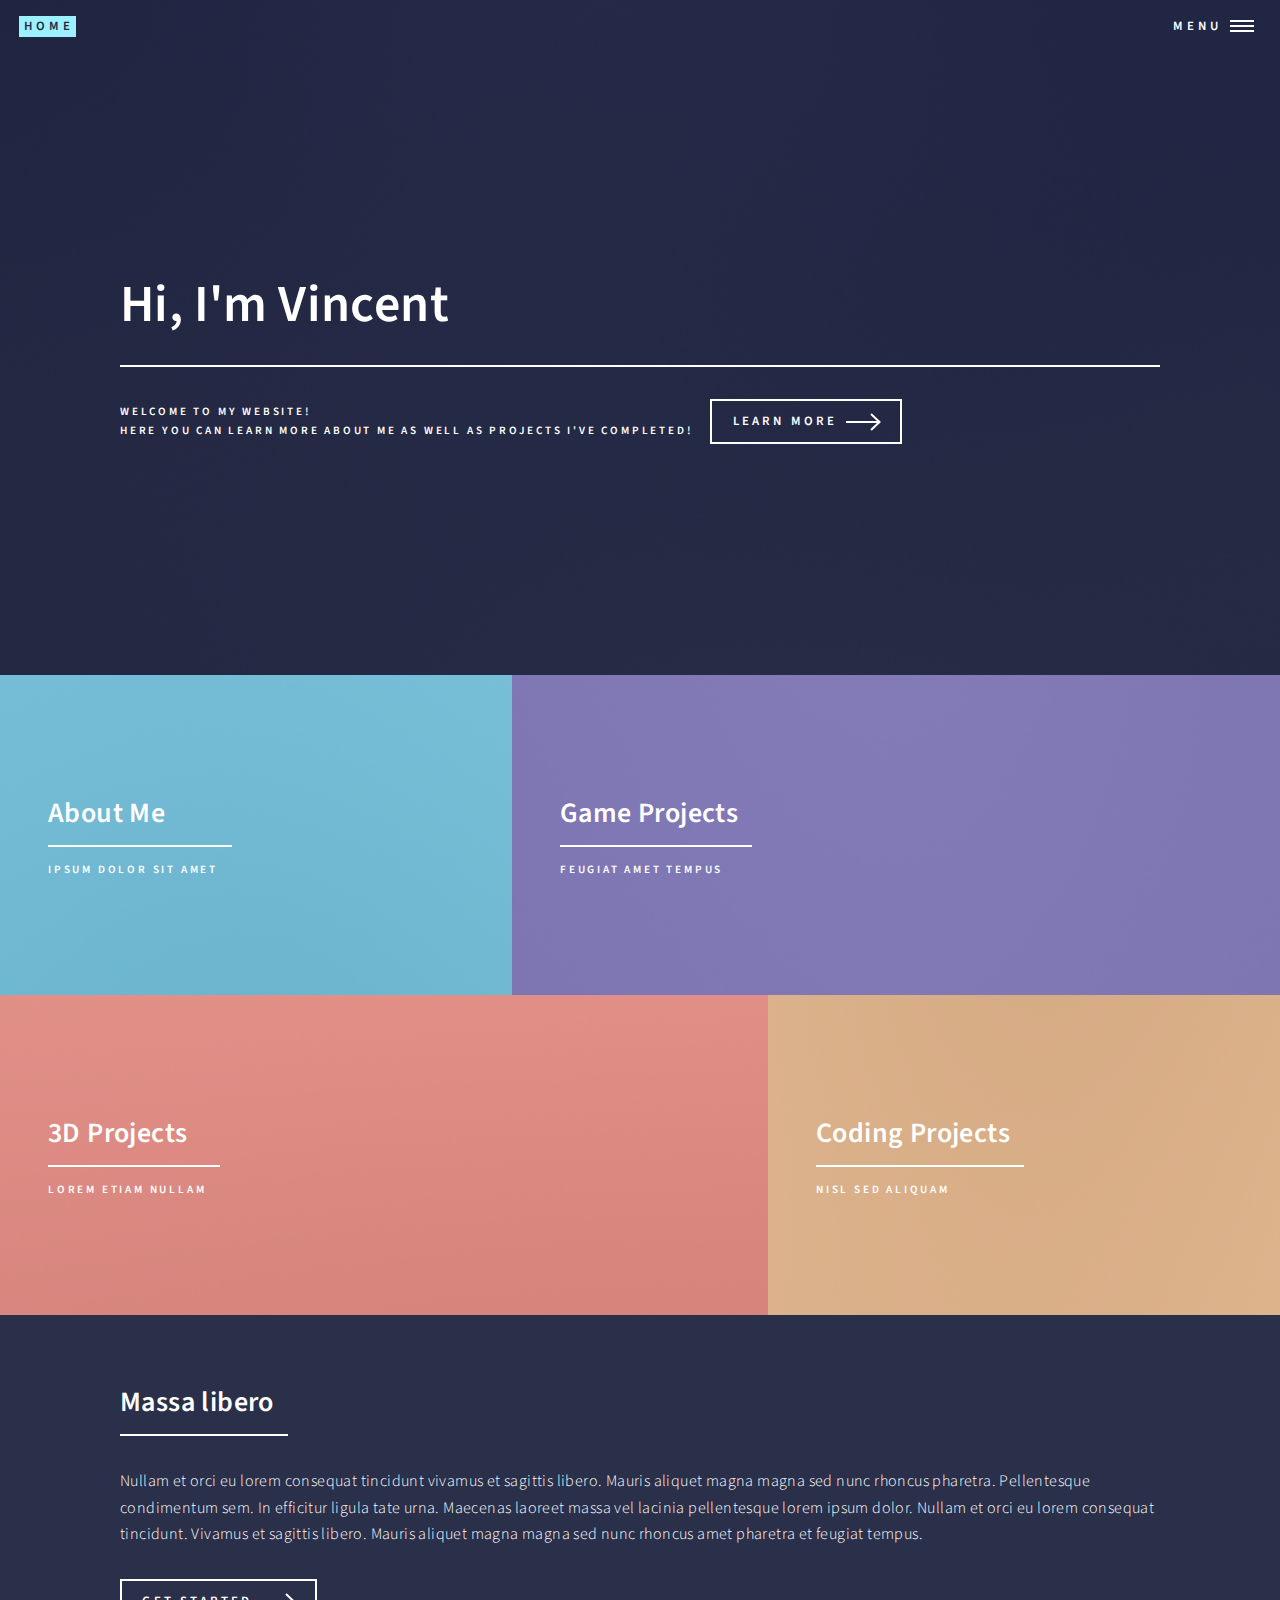
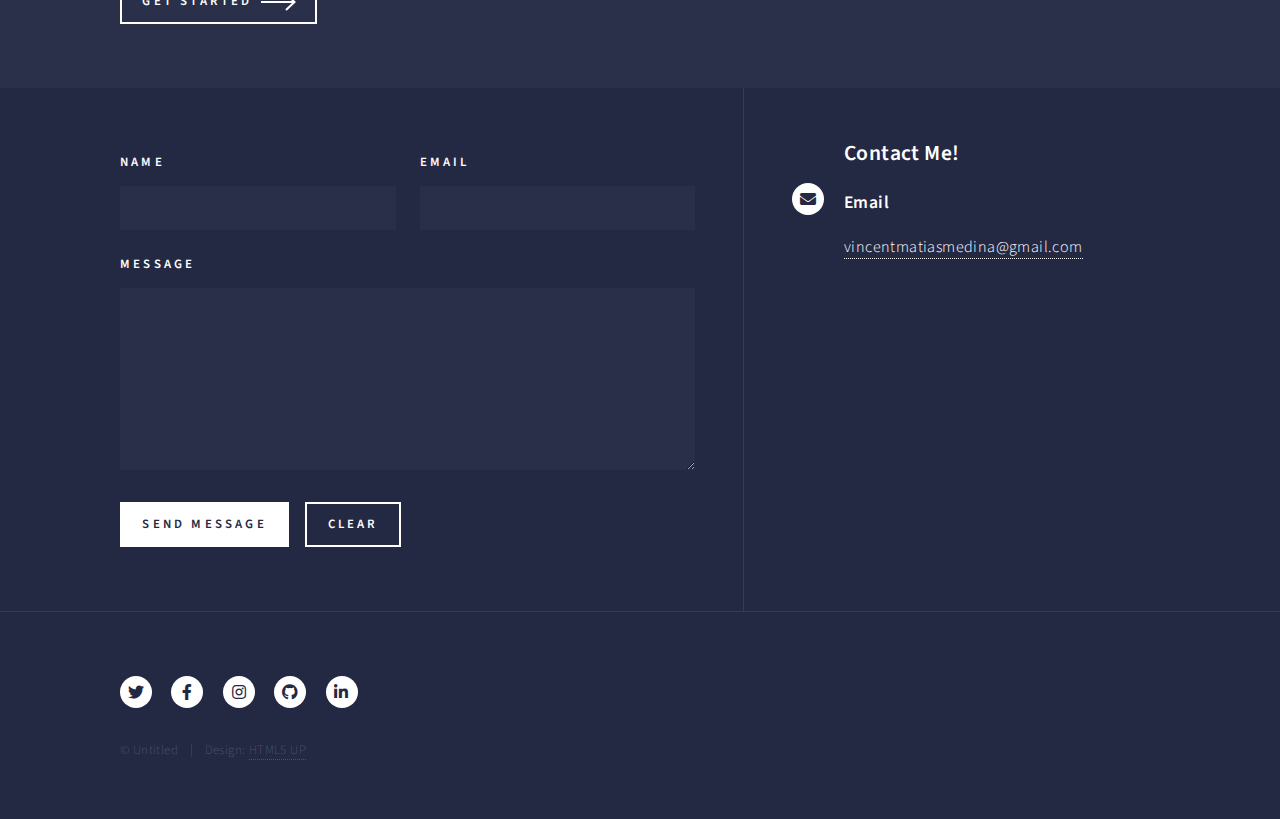
==== html5up-forty/index.html @ 07fa45bc "initial commit" ====
<!DOCTYPE HTML>
<!--
	Forty by HTML5 UP
	html5up.net | @ajlkn
	Free for personal and commercial use under the CCA 3.0 license (html5up.net/license)
-->
<html>
	<head>
		<title>VincentMedina Home</title>
		<meta charset="utf-8" />
		<meta name="viewport" content="width=device-width, initial-scale=1, user-scalable=no" />
		<link rel="stylesheet" href="assets/css/main.css" />
		<noscript><link rel="stylesheet" href="assets/css/noscript.css" /></noscript>
	</head>
	<body class="is-preload">

		<!-- Wrapper -->
			<div id="wrapper">

				<!-- Header -->
					<header id="header" class="alt">
						<a href="index.html" class="logo"><strong>Home</strong> </a>
						<nav>
							<a href="#menu">Menu</a>
						</nav>
					</header>

				<!-- Menu -->
					<nav id="menu">
						<ul class="links">
							<li><a href="index.html">Home</a></li>
							<li><a href="landing.html">Landing</a></li>
							<li><a href="generic.html">Generic</a></li>
							<li><a href="elements.html">Elements</a></li>
						</ul>
						<ul class="actions stacked">
							<li><a href="#" class="button primary fit">Get Started</a></li>
							<li><a href="#" class="button fit">Log In</a></li>
						</ul>
					</nav>

				<!-- Banner -->
					<section id="banner" class="major">
						<div class="inner">
							<header class="major">
								<h1>Hi, I'm Vincent </h1>
							</header>
							<div class="content">
								<p>Welcome to my website!<br />
								Here you can learn more about me as well as projects I've completed!</p>
								<ul class="actions">
									<li><a href="#one" class="button next scrolly">Learn More</a></li>
								</ul>
							</div>
						</div>
					</section>

				<!-- Main -->
					<div id="main">

						<!-- One -->
							<section id="one" class="tiles">
								<article>
									<span class="image">
										<img src="images/pic01.jpg" alt="" />
									</span>
									<header class="major">
										<h3><a href="landing.html" class="link">About Me</a></h3>
										<p>Ipsum dolor sit amet</p>
									</header>
								</article>
								<article>
									<span class="image">
										<img src="images/pic02.jpg" alt="" />
									</span>
									<header class="major">
										<h3><a href="landing.html" class="link">Game Projects</a></h3>
										<p>feugiat amet tempus</p>
									</header>
								</article>
								<article>
									<span class="image">
										<img src="images/pic03.jpg" alt="" />
									</span>
									<header class="major">
										<h3><a href="landing.html" class="link">3D Projects</a></h3>
										<p>Lorem etiam nullam</p>
									</header>
								</article>
								<article>
									<span class="image">
										<img src="images/pic04.jpg" alt="" />
									</span>
									<header class="major">
										<h3><a href="landing.html" class="link">Coding Projects</a></h3>
										<p>Nisl sed aliquam</p>
									</header>
								</article>
								<!--
								<article>
									<span class="image">
										<img src="images/pic05.jpg" alt="" />
									</span>
									<header class="major">
										<h3><a href="landing.html" class="link">Consequat</a></h3>
										<p>Ipsum dolor sit amet</p>
									</header>
								</article>
								<article>
									<span class="image">
										<img src="images/pic06.jpg" alt="" />
									</span>
									<header class="major">
										<h3><a href="landing.html" class="link">Etiam</a></h3>
										<p>Feugiat amet tempus</p>
									</header>
								</article>
								-->
							</section>

						<!-- Two -->
							<section id="two">
								<div class="inner">
									<header class="major">
										<h2>Massa libero</h2>
									</header>
									<p>Nullam et orci eu lorem consequat tincidunt vivamus et sagittis libero. Mauris aliquet magna magna sed nunc rhoncus pharetra. Pellentesque condimentum sem. In efficitur ligula tate urna. Maecenas laoreet massa vel lacinia pellentesque lorem ipsum dolor. Nullam et orci eu lorem consequat tincidunt. Vivamus et sagittis libero. Mauris aliquet magna magna sed nunc rhoncus amet pharetra et feugiat tempus.</p>
									<ul class="actions">
										<li><a href="landing.html" class="button next">Get Started</a></li>
									</ul>
								</div>
							</section>

					</div>

				<!-- Contact -->
					<section id="contact">
						<div class="inner">
							<section>
								<form method="post" action="#">
									<div class="fields">
										<div class="field half">
											<label for="name">Name</label>
											<input type="text" name="name" id="name" />
										</div>
										<div class="field half">
											<label for="email">Email</label>
											<input type="text" name="email" id="email" />
										</div>
										<div class="field">
											<label for="message">Message</label>
											<textarea name="message" id="message" rows="6"></textarea>
										</div>
									</div>
									<ul class="actions">
										<li><input type="submit" value="Send Message" class="primary" /></li>
										<li><input type="reset" value="Clear" /></li>
									</ul>
								</form>
							</section>
							<section class="split">
								<!--
								<section>
									<div class="contact-method">
										<span class="icon solid alt fa-envelope"></span>
										<h3>Contact Me!</h3>
										<h4>Email</h4>
										<a href="#">vincentmatiasmedina@gmail.com</a>
									</div>
								</section>
								-->

								<section>
    								<div class="contact-method">
        								<span class="icon solid alt fa-envelope"></span>
										<div class="contact-details">
											<h3>Contact Me!</h3>
            								<div class="email-section">
                								<h4>Email</h4>
                								<a href="#">vincentmatiasmedina@gmail.com</a>
            								</div>
        								</div>
									</div>
								</section>

								<!--
								<section>
									<div class="contact-method">
										<span class="icon solid alt fa-phone"></span>
										<h3>Phone</h3>
										<span>(704) 724-3155</span>
									</div>
								</section>
								<section>
									<div class="contact-method">
										<span class="icon solid alt fa-home"></span>
										<h3>Address</h3>
										<span>1234 Somewhere Road #5432<br />
										Nashville, TN 00000<br />
										United States of America</span>
									</div>
								</section>
								-->
							</section>
						</div>
					</section>

				<!-- Footer -->
					<footer id="footer">
						<div class="inner">
							<ul class="icons">
								<li><a href="#" class="icon brands alt fa-twitter"><span class="label">Twitter</span></a></li>
								<li><a href="#" class="icon brands alt fa-facebook-f"><span class="label">Facebook</span></a></li>
								<li><a href="#" class="icon brands alt fa-instagram"><span class="label">Instagram</span></a></li>
								<li><a href="#" class="icon brands alt fa-github"><span class="label">GitHub</span></a></li>
								<li><a href="#" class="icon brands alt fa-linkedin-in"><span class="label">LinkedIn</span></a></li>
							</ul>
							<ul class="copyright">
								<li>&copy; Untitled</li><li>Design: <a href="https://html5up.net">HTML5 UP</a></li>
							</ul>
						</div>
					</footer>

			</div>

		<!-- Scripts -->
			<script src="assets/js/jquery.min.js"></script>
			<script src="assets/js/jquery.scrolly.min.js"></script>
			<script src="assets/js/jquery.scrollex.min.js"></script>
			<script src="assets/js/browser.min.js"></script>
			<script src="assets/js/breakpoints.min.js"></script>
			<script src="assets/js/util.js"></script>
			<script src="assets/js/main.js"></script>

	</body>
</html>
---- html5up-forty/assets/css/main.css ----
@import url(fontawesome-all.min.css);
@import url("https://fonts.googleapis.com/css?family=Source+Sans+Pro:300,300italic,600,600italic");

/*
	Forty by HTML5 UP
	html5up.net | @ajlkn
	Free for personal and commercial use under the CCA 3.0 license (html5up.net/license)
*/

html, body, div, span, applet, object,
iframe, h1, h2, h3, h4, h5, h6, p, blockquote,
pre, a, abbr, acronym, address, big, cite,
code, del, dfn, em, img, ins, kbd, q, s, samp,
small, strike, strong, sub, sup, tt, var, b,
u, i, center, dl, dt, dd, ol, ul, li, fieldset,
form, label, legend, table, caption, tbody,
tfoot, thead, tr, th, td, article, aside,
canvas, details, embed, figure, figcaption,
footer, header, hgroup, menu, nav, output, ruby,
section, summary, time, mark, audio, video {
	margin: 0;
	padding: 0;
	border: 0;
	font-size: 100%;
	font: inherit;
	vertical-align: baseline;}

article, aside, details, figcaption, figure,
footer, header, hgroup, menu, nav, section {
	display: block;}

body {
	line-height: 1;
}

ol, ul {
	list-style: none;
}

blockquote, q {
	quotes: none;
}

	blockquote:before, blockquote:after, q:before, q:after {
		content: '';
		content: none;
	}

table {
	border-collapse: collapse;
	border-spacing: 0;
}

body {
	-webkit-text-size-adjust: none;
}

mark {
	background-color: transparent;
	color: inherit;
}

input::-moz-focus-inner {
	border: 0;
	padding: 0;
}

input, select, textarea {
	-moz-appearance: none;
	-webkit-appearance: none;
	-ms-appearance: none;
	appearance: none;
}

/* Basic */

	@-ms-viewport {
		width: device-width;
	}

	body {
		-ms-overflow-style: scrollbar;
	}

	@media screen and (max-width: 480px) {

		html, body {
			min-width: 320px;
		}

	}

	html {
		box-sizing: border-box;
	}

	*, *:before, *:after {
		box-sizing: inherit;
	}

	body {
		background: #242943;
	}

		body.is-preload *, body.is-preload *:before, body.is-preload *:after {
			-moz-animation: none !important;
			-webkit-animation: none !important;
			-ms-animation: none !important;
			animation: none !important;
			-moz-transition: none !important;
			-webkit-transition: none !important;
			-ms-transition: none !important;
			transition: none !important;
		}

/* Type */

	body, input, select, textarea {
		color: #ffffff;
		font-family: "Source Sans Pro", Helvetica, sans-serif;
		font-size: 17pt;
		font-weight: 300;
		letter-spacing: 0.025em;
		line-height: 1.65;
	}

		@media screen and (max-width: 1680px) {

			body, input, select, textarea {
				font-size: 14pt;
			}

		}

		@media screen and (max-width: 1280px) {

			body, input, select, textarea {
				font-size: 12pt;
			}

		}

		@media screen and (max-width: 360px) {

			body, input, select, textarea {
				font-size: 11pt;
			}

		}

	a {
		-moz-transition: color 0.2s ease-in-out, border-bottom-color 0.2s ease-in-out;
		-webkit-transition: color 0.2s ease-in-out, border-bottom-color 0.2s ease-in-out;
		-ms-transition: color 0.2s ease-in-out, border-bottom-color 0.2s ease-in-out;
		transition: color 0.2s ease-in-out, border-bottom-color 0.2s ease-in-out;
		border-bottom: dotted 1px;
		color: inherit;
		text-decoration: none;
	}

		a:hover {
			border-bottom-color: transparent;
			color: #9bf1ff !important;
		}

		a:active {
			color: #53e3fb !important;
		}

	strong, b {
		color: #ffffff;
		font-weight: 600;
	}

	em, i {
		font-style: italic;
	}

	p {
		margin: 0 0 2em 0;
	}

	h1, h2, h3, h4, h5, h6 {
		color: #ffffff;
		font-weight: 600;
		line-height: 1.65;
		margin: 0 0 1em 0;
	}

		h1 a, h2 a, h3 a, h4 a, h5 a, h6 a {
			color: inherit;
			border-bottom: 0;
		}

	h1 {
		font-size: 2.5em;
	}

	h2 {
		font-size: 1.75em;
	}

	h3 {
		font-size: 1.35em;
	}

	h4 {
		font-size: 1.1em;
	}

	h5 {
		font-size: 0.9em;
	}

	h6 {
		font-size: 0.7em;
	}

	@media screen and (max-width: 736px) {

		h1 {
			font-size: 2em;
		}

		h2 {
			font-size: 1.5em;
		}

		h3 {
			font-size: 1.25em;
		}

	}

	sub {
		font-size: 0.8em;
		position: relative;
		top: 0.5em;
	}

	sup {
		font-size: 0.8em;
		position: relative;
		top: -0.5em;
	}

	blockquote {
		border-left: solid 4px rgba(212, 212, 255, 0.1);
		font-style: italic;
		margin: 0 0 2em 0;
		padding: 0.5em 0 0.5em 2em;
	}

	code {
		background: rgba(212, 212, 255, 0.035);
		font-family: "Courier New", monospace;
		font-size: 0.9em;
		margin: 0 0.25em;
		padding: 0.25em 0.65em;
	}

	pre {
		-webkit-overflow-scrolling: touch;
		font-family: "Courier New", monospace;
		font-size: 0.9em;
		margin: 0 0 2em 0;
	}

		pre code {
			display: block;
			line-height: 1.75;
			padding: 1em 1.5em;
			overflow-x: auto;
		}

	hr {
		border: 0;
		border-bottom: solid 1px rgba(212, 212, 255, 0.1);
		margin: 2em 0;
	}

		hr.major {
			margin: 3em 0;
		}

	.align-left {
		text-align: left;
	}

	.align-center {
		text-align: center;
	}

	.align-right {
		text-align: right;
	}

/* Row */

	.row {
		display: flex;
		flex-wrap: wrap;
		box-sizing: border-box;
		align-items: stretch;
	}

		.row > * {
			box-sizing: border-box;
		}

		.row.gtr-uniform > * > :last-child {
			margin-bottom: 0;
		}

		.row.aln-left {
			justify-content: flex-start;
		}

		.row.aln-center {
			justify-content: center;
		}

		.row.aln-right {
			justify-content: flex-end;
		}

		.row.aln-top {
			align-items: flex-start;
		}

		.row.aln-middle {
			align-items: center;
		}

		.row.aln-bottom {
			align-items: flex-end;
		}

		.row > .imp {
			order: -1;
		}

		.row > .col-1 {
			width: 8.33333%;
		}

		.row > .off-1 {
			margin-left: 8.33333%;
		}

		.row > .col-2 {
			width: 16.66667%;
		}

		.row > .off-2 {
			margin-left: 16.66667%;
		}

		.row > .col-3 {
			width: 25%;
		}

		.row > .off-3 {
			margin-left: 25%;
		}

		.row > .col-4 {
			width: 33.33333%;
		}

		.row > .off-4 {
			margin-left: 33.33333%;
		}

		.row > .col-5 {
			width: 41.66667%;
		}

		.row > .off-5 {
			margin-left: 41.66667%;
		}

		.row > .col-6 {
			width: 50%;
		}

		.row > .off-6 {
			margin-left: 50%;
		}

		.row > .col-7 {
			width: 58.33333%;
		}

		.row > .off-7 {
			margin-left: 58.33333%;
		}

		.row > .col-8 {
			width: 66.66667%;
		}

		.row > .off-8 {
			margin-left: 66.66667%;
		}

		.row > .col-9 {
			width: 75%;
		}

		.row > .off-9 {
			margin-left: 75%;
		}

		.row > .col-10 {
			width: 83.33333%;
		}

		.row > .off-10 {
			margin-left: 83.33333%;
		}

		.row > .col-11 {
			width: 91.66667%;
		}

		.row > .off-11 {
			margin-left: 91.66667%;
		}

		.row > .col-12 {
			width: 100%;
		}

		.row > .off-12 {
			margin-left: 100%;
		}

		.row.gtr-0 {
			margin-top: 0;
			margin-left: 0em;
		}

			.row.gtr-0 > * {
				padding: 0 0 0 0em;
			}

			.row.gtr-0.gtr-uniform {
				margin-top: 0em;
			}

				.row.gtr-0.gtr-uniform > * {
					padding-top: 0em;
				}

		.row.gtr-25 {
			margin-top: 0;
			margin-left: -0.5em;
		}

			.row.gtr-25 > * {
				padding: 0 0 0 0.5em;
			}

			.row.gtr-25.gtr-uniform {
				margin-top: -0.5em;
			}

				.row.gtr-25.gtr-uniform > * {
					padding-top: 0.5em;
				}

		.row.gtr-50 {
			margin-top: 0;
			margin-left: -1em;
		}

			.row.gtr-50 > * {
				padding: 0 0 0 1em;
			}

			.row.gtr-50.gtr-uniform {
				margin-top: -1em;
			}

				.row.gtr-50.gtr-uniform > * {
					padding-top: 1em;
				}

		.row {
			margin-top: 0;
			margin-left: -2em;
		}

			.row > * {
				padding: 0 0 0 2em;
			}

			.row.gtr-uniform {
				margin-top: -2em;
			}

				.row.gtr-uniform > * {
					padding-top: 2em;
				}

		.row.gtr-150 {
			margin-top: 0;
			margin-left: -3em;
		}

			.row.gtr-150 > * {
				padding: 0 0 0 3em;
			}

			.row.gtr-150.gtr-uniform {
				margin-top: -3em;
			}

				.row.gtr-150.gtr-uniform > * {
					padding-top: 3em;
				}

		.row.gtr-200 {
			margin-top: 0;
			margin-left: -4em;
		}

			.row.gtr-200 > * {
				padding: 0 0 0 4em;
			}

			.row.gtr-200.gtr-uniform {
				margin-top: -4em;
			}

				.row.gtr-200.gtr-uniform > * {
					padding-top: 4em;
				}

		@media screen and (max-width: 1680px) {

			.row {
				display: flex;
				flex-wrap: wrap;
				box-sizing: border-box;
				align-items: stretch;
			}

				.row > * {
					box-sizing: border-box;
				}

				.row.gtr-uniform > * > :last-child {
					margin-bottom: 0;
				}

				.row.aln-left {
					justify-content: flex-start;
				}

				.row.aln-center {
					justify-content: center;
				}

				.row.aln-right {
					justify-content: flex-end;
				}

				.row.aln-top {
					align-items: flex-start;
				}

				.row.aln-middle {
					align-items: center;
				}

				.row.aln-bottom {
					align-items: flex-end;
				}

				.row > .imp-xlarge {
					order: -1;
				}

				.row > .col-1-xlarge {
					width: 8.33333%;
				}

				.row > .off-1-xlarge {
					margin-left: 8.33333%;
				}

				.row > .col-2-xlarge {
					width: 16.66667%;
				}

				.row > .off-2-xlarge {
					margin-left: 16.66667%;
				}

				.row > .col-3-xlarge {
					width: 25%;
				}

				.row > .off-3-xlarge {
					margin-left: 25%;
				}

				.row > .col-4-xlarge {
					width: 33.33333%;
				}

				.row > .off-4-xlarge {
					margin-left: 33.33333%;
				}

				.row > .col-5-xlarge {
					width: 41.66667%;
				}

				.row > .off-5-xlarge {
					margin-left: 41.66667%;
				}

				.row > .col-6-xlarge {
					width: 50%;
				}

				.row > .off-6-xlarge {
					margin-left: 50%;
				}

				.row > .col-7-xlarge {
					width: 58.33333%;
				}

				.row > .off-7-xlarge {
					margin-left: 58.33333%;
				}

				.row > .col-8-xlarge {
					width: 66.66667%;
				}

				.row > .off-8-xlarge {
					margin-left: 66.66667%;
				}

				.row > .col-9-xlarge {
					width: 75%;
				}

				.row > .off-9-xlarge {
					margin-left: 75%;
				}

				.row > .col-10-xlarge {
					width: 83.33333%;
				}

				.row > .off-10-xlarge {
					margin-left: 83.33333%;
				}

				.row > .col-11-xlarge {
					width: 91.66667%;
				}

				.row > .off-11-xlarge {
					margin-left: 91.66667%;
				}

				.row > .col-12-xlarge {
					width: 100%;
				}

				.row > .off-12-xlarge {
					margin-left: 100%;
				}

				.row.gtr-0 {
					margin-top: 0;
					margin-left: 0em;
				}

					.row.gtr-0 > * {
						padding: 0 0 0 0em;
					}

					.row.gtr-0.gtr-uniform {
						margin-top: 0em;
					}

						.row.gtr-0.gtr-uniform > * {
							padding-top: 0em;
						}

				.row.gtr-25 {
					margin-top: 0;
					margin-left: -0.5em;
				}

					.row.gtr-25 > * {
						padding: 0 0 0 0.5em;
					}

					.row.gtr-25.gtr-uniform {
						margin-top: -0.5em;
					}

						.row.gtr-25.gtr-uniform > * {
							padding-top: 0.5em;
						}

				.row.gtr-50 {
					margin-top: 0;
					margin-left: -1em;
				}

					.row.gtr-50 > * {
						padding: 0 0 0 1em;
					}

					.row.gtr-50.gtr-uniform {
						margin-top: -1em;
					}

						.row.gtr-50.gtr-uniform > * {
							padding-top: 1em;
						}

				.row {
					margin-top: 0;
					margin-left: -2em;
				}

					.row > * {
						padding: 0 0 0 2em;
					}

					.row.gtr-uniform {
						margin-top: -2em;
					}

						.row.gtr-uniform > * {
							padding-top: 2em;
						}

				.row.gtr-150 {
					margin-top: 0;
					margin-left: -3em;
				}

					.row.gtr-150 > * {
						padding: 0 0 0 3em;
					}

					.row.gtr-150.gtr-uniform {
						margin-top: -3em;
					}

						.row.gtr-150.gtr-uniform > * {
							padding-top: 3em;
						}

				.row.gtr-200 {
					margin-top: 0;
					margin-left: -4em;
				}

					.row.gtr-200 > * {
						padding: 0 0 0 4em;
					}

					.row.gtr-200.gtr-uniform {
						margin-top: -4em;
					}

						.row.gtr-200.gtr-uniform > * {
							padding-top: 4em;
						}

		}

		@media screen and (max-width: 1280px) {

			.row {
				display: flex;
				flex-wrap: wrap;
				box-sizing: border-box;
				align-items: stretch;
			}

				.row > * {
					box-sizing: border-box;
				}

				.row.gtr-uniform > * > :last-child {
					margin-bottom: 0;
				}

				.row.aln-left {
					justify-content: flex-start;
				}

				.row.aln-center {
					justify-content: center;
				}

				.row.aln-right {
					justify-content: flex-end;
				}

				.row.aln-top {
					align-items: flex-start;
				}

				.row.aln-middle {
					align-items: center;
				}

				.row.aln-bottom {
					align-items: flex-end;
				}

				.row > .imp-large {
					order: -1;
				}

				.row > .col-1-large {
					width: 8.33333%;
				}

				.row > .off-1-large {
					margin-left: 8.33333%;
				}

				.row > .col-2-large {
					width: 16.66667%;
				}

				.row > .off-2-large {
					margin-left: 16.66667%;
				}

				.row > .col-3-large {
					width: 25%;
				}

				.row > .off-3-large {
					margin-left: 25%;
				}

				.row > .col-4-large {
					width: 33.33333%;
				}

				.row > .off-4-large {
					margin-left: 33.33333%;
				}

				.row > .col-5-large {
					width: 41.66667%;
				}

				.row > .off-5-large {
					margin-left: 41.66667%;
				}

				.row > .col-6-large {
					width: 50%;
				}

				.row > .off-6-large {
					margin-left: 50%;
				}

				.row > .col-7-large {
					width: 58.33333%;
				}

				.row > .off-7-large {
					margin-left: 58.33333%;
				}

				.row > .col-8-large {
					width: 66.66667%;
				}

				.row > .off-8-large {
					margin-left: 66.66667%;
				}

				.row > .col-9-large {
					width: 75%;
				}

				.row > .off-9-large {
					margin-left: 75%;
				}

				.row > .col-10-large {
					width: 83.33333%;
				}

				.row > .off-10-large {
					margin-left: 83.33333%;
				}

				.row > .col-11-large {
					width: 91.66667%;
				}

				.row > .off-11-large {
					margin-left: 91.66667%;
				}

				.row > .col-12-large {
					width: 100%;
				}

				.row > .off-12-large {
					margin-left: 100%;
				}

				.row.gtr-0 {
					margin-top: 0;
					margin-left: 0em;
				}

					.row.gtr-0 > * {
						padding: 0 0 0 0em;
					}

					.row.gtr-0.gtr-uniform {
						margin-top: 0em;
					}

						.row.gtr-0.gtr-uniform > * {
							padding-top: 0em;
						}

				.row.gtr-25 {
					margin-top: 0;
					margin-left: -0.375em;
				}

					.row.gtr-25 > * {
						padding: 0 0 0 0.375em;
					}

					.row.gtr-25.gtr-uniform {
						margin-top: -0.375em;
					}

						.row.gtr-25.gtr-uniform > * {
							padding-top: 0.375em;
						}

				.row.gtr-50 {
					margin-top: 0;
					margin-left: -0.75em;
				}

					.row.gtr-50 > * {
						padding: 0 0 0 0.75em;
					}

					.row.gtr-50.gtr-uniform {
						margin-top: -0.75em;
					}

						.row.gtr-50.gtr-uniform > * {
							padding-top: 0.75em;
						}

				.row {
					margin-top: 0;
					margin-left: -1.5em;
				}

					.row > * {
						padding: 0 0 0 1.5em;
					}

					.row.gtr-uniform {
						margin-top: -1.5em;
					}

						.row.gtr-uniform > * {
							padding-top: 1.5em;
						}

				.row.gtr-150 {
					margin-top: 0;
					margin-left: -2.25em;
				}

					.row.gtr-150 > * {
						padding: 0 0 0 2.25em;
					}

					.row.gtr-150.gtr-uniform {
						margin-top: -2.25em;
					}

						.row.gtr-150.gtr-uniform > * {
							padding-top: 2.25em;
						}

				.row.gtr-200 {
					margin-top: 0;
					margin-left: -3em;
				}

					.row.gtr-200 > * {
						padding: 0 0 0 3em;
					}

					.row.gtr-200.gtr-uniform {
						margin-top: -3em;
					}

						.row.gtr-200.gtr-uniform > * {
							padding-top: 3em;
						}

		}

		@media screen and (max-width: 980px) {

			.row {
				display: flex;
				flex-wrap: wrap;
				box-sizing: border-box;
				align-items: stretch;
			}

				.row > * {
					box-sizing: border-box;
				}

				.row.gtr-uniform > * > :last-child {
					margin-bottom: 0;
				}

				.row.aln-left {
					justify-content: flex-start;
				}

				.row.aln-center {
					justify-content: center;
				}

				.row.aln-right {
					justify-content: flex-end;
				}

				.row.aln-top {
					align-items: flex-start;
				}

				.row.aln-middle {
					align-items: center;
				}

				.row.aln-bottom {
					align-items: flex-end;
				}

				.row > .imp-medium {
					order: -1;
				}

				.row > .col-1-medium {
					width: 8.33333%;
				}

				.row > .off-1-medium {
					margin-left: 8.33333%;
				}

				.row > .col-2-medium {
					width: 16.66667%;
				}

				.row > .off-2-medium {
					margin-left: 16.66667%;
				}

				.row > .col-3-medium {
					width: 25%;
				}

				.row > .off-3-medium {
					margin-left: 25%;
				}

				.row > .col-4-medium {
					width: 33.33333%;
				}

				.row > .off-4-medium {
					margin-left: 33.33333%;
				}

				.row > .col-5-medium {
					width: 41.66667%;
				}

				.row > .off-5-medium {
					margin-left: 41.66667%;
				}

				.row > .col-6-medium {
					width: 50%;
				}

				.row > .off-6-medium {
					margin-left: 50%;
				}

				.row > .col-7-medium {
					width: 58.33333%;
				}

				.row > .off-7-medium {
					margin-left: 58.33333%;
				}

				.row > .col-8-medium {
					width: 66.66667%;
				}

				.row > .off-8-medium {
					margin-left: 66.66667%;
				}

				.row > .col-9-medium {
					width: 75%;
				}

				.row > .off-9-medium {
					margin-left: 75%;
				}

				.row > .col-10-medium {
					width: 83.33333%;
				}

				.row > .off-10-medium {
					margin-left: 83.33333%;
				}

				.row > .col-11-medium {
					width: 91.66667%;
				}

				.row > .off-11-medium {
					margin-left: 91.66667%;
				}

				.row > .col-12-medium {
					width: 100%;
				}

				.row > .off-12-medium {
					margin-left: 100%;
				}

				.row.gtr-0 {
					margin-top: 0;
					margin-left: 0em;
				}

					.row.gtr-0 > * {
						padding: 0 0 0 0em;
					}

					.row.gtr-0.gtr-uniform {
						margin-top: 0em;
					}

						.row.gtr-0.gtr-uniform > * {
							padding-top: 0em;
						}

				.row.gtr-25 {
					margin-top: 0;
					margin-left: -0.375em;
				}

					.row.gtr-25 > * {
						padding: 0 0 0 0.375em;
					}

					.row.gtr-25.gtr-uniform {
						margin-top: -0.375em;
					}

						.row.gtr-25.gtr-uniform > * {
							padding-top: 0.375em;
						}

				.row.gtr-50 {
					margin-top: 0;
					margin-left: -0.75em;
				}

					.row.gtr-50 > * {
						padding: 0 0 0 0.75em;
					}

					.row.gtr-50.gtr-uniform {
						margin-top: -0.75em;
					}

						.row.gtr-50.gtr-uniform > * {
							padding-top: 0.75em;
						}

				.row {
					margin-top: 0;
					margin-left: -1.5em;
				}

					.row > * {
						padding: 0 0 0 1.5em;
					}

					.row.gtr-uniform {
						margin-top: -1.5em;
					}

						.row.gtr-uniform > * {
							padding-top: 1.5em;
						}

				.row.gtr-150 {
					margin-top: 0;
					margin-left: -2.25em;
				}

					.row.gtr-150 > * {
						padding: 0 0 0 2.25em;
					}

					.row.gtr-150.gtr-uniform {
						margin-top: -2.25em;
					}

						.row.gtr-150.gtr-uniform > * {
							padding-top: 2.25em;
						}

				.row.gtr-200 {
					margin-top: 0;
					margin-left: -3em;
				}

					.row.gtr-200 > * {
						padding: 0 0 0 3em;
					}

					.row.gtr-200.gtr-uniform {
						margin-top: -3em;
					}

						.row.gtr-200.gtr-uniform > * {
							padding-top: 3em;
						}

		}

		@media screen and (max-width: 736px) {

			.row {
				display: flex;
				flex-wrap: wrap;
				box-sizing: border-box;
				align-items: stretch;
			}

				.row > * {
					box-sizing: border-box;
				}

				.row.gtr-uniform > * > :last-child {
					margin-bottom: 0;
				}

				.row.aln-left {
					justify-content: flex-start;
				}

				.row.aln-center {
					justify-content: center;
				}

				.row.aln-right {
					justify-content: flex-end;
				}

				.row.aln-top {
					align-items: flex-start;
				}

				.row.aln-middle {
					align-items: center;
				}

				.row.aln-bottom {
					align-items: flex-end;
				}

				.row > .imp-small {
					order: -1;
				}

				.row > .col-1-small {
					width: 8.33333%;
				}

				.row > .off-1-small {
					margin-left: 8.33333%;
				}

				.row > .col-2-small {
					width: 16.66667%;
				}

				.row > .off-2-small {
					margin-left: 16.66667%;
				}

				.row > .col-3-small {
					width: 25%;
				}

				.row > .off-3-small {
					margin-left: 25%;
				}

				.row > .col-4-small {
					width: 33.33333%;
				}

				.row > .off-4-small {
					margin-left: 33.33333%;
				}

				.row > .col-5-small {
					width: 41.66667%;
				}

				.row > .off-5-small {
					margin-left: 41.66667%;
				}

				.row > .col-6-small {
					width: 50%;
				}

				.row > .off-6-small {
					margin-left: 50%;
				}

				.row > .col-7-small {
					width: 58.33333%;
				}

				.row > .off-7-small {
					margin-left: 58.33333%;
				}

				.row > .col-8-small {
					width: 66.66667%;
				}

				.row > .off-8-small {
					margin-left: 66.66667%;
				}

				.row > .col-9-small {
					width: 75%;
				}

				.row > .off-9-small {
					margin-left: 75%;
				}

				.row > .col-10-small {
					width: 83.33333%;
				}

				.row > .off-10-small {
					margin-left: 83.33333%;
				}

				.row > .col-11-small {
					width: 91.66667%;
				}

				.row > .off-11-small {
					margin-left: 91.66667%;
				}

				.row > .col-12-small {
					width: 100%;
				}

				.row > .off-12-small {
					margin-left: 100%;
				}

				.row.gtr-0 {
					margin-top: 0;
					margin-left: 0em;
				}

					.row.gtr-0 > * {
						padding: 0 0 0 0em;
					}

					.row.gtr-0.gtr-uniform {
						margin-top: 0em;
					}

						.row.gtr-0.gtr-uniform > * {
							padding-top: 0em;
						}

				.row.gtr-25 {
					margin-top: 0;
					margin-left: -0.3125em;
				}

					.row.gtr-25 > * {
						padding: 0 0 0 0.3125em;
					}

					.row.gtr-25.gtr-uniform {
						margin-top: -0.3125em;
					}

						.row.gtr-25.gtr-uniform > * {
							padding-top: 0.3125em;
						}

				.row.gtr-50 {
					margin-top: 0;
					margin-left: -0.625em;
				}

					.row.gtr-50 > * {
						padding: 0 0 0 0.625em;
					}

					.row.gtr-50.gtr-uniform {
						margin-top: -0.625em;
					}

						.row.gtr-50.gtr-uniform > * {
							padding-top: 0.625em;
						}

				.row {
					margin-top: 0;
					margin-left: -1.25em;
				}

					.row > * {
						padding: 0 0 0 1.25em;
					}

					.row.gtr-uniform {
						margin-top: -1.25em;
					}

						.row.gtr-uniform > * {
							padding-top: 1.25em;
						}

				.row.gtr-150 {
					margin-top: 0;
					margin-left: -1.875em;
				}

					.row.gtr-150 > * {
						padding: 0 0 0 1.875em;
					}

					.row.gtr-150.gtr-uniform {
						margin-top: -1.875em;
					}

						.row.gtr-150.gtr-uniform > * {
							padding-top: 1.875em;
						}

				.row.gtr-200 {
					margin-top: 0;
					margin-left: -2.5em;
				}

					.row.gtr-200 > * {
						padding: 0 0 0 2.5em;
					}

					.row.gtr-200.gtr-uniform {
						margin-top: -2.5em;
					}

						.row.gtr-200.gtr-uniform > * {
							padding-top: 2.5em;
						}

		}

		@media screen and (max-width: 480px) {

			.row {
				display: flex;
				flex-wrap: wrap;
				box-sizing: border-box;
				align-items: stretch;
			}

				.row > * {
					box-sizing: border-box;
				}

				.row.gtr-uniform > * > :last-child {
					margin-bottom: 0;
				}

				.row.aln-left {
					justify-content: flex-start;
				}

				.row.aln-center {
					justify-content: center;
				}

				.row.aln-right {
					justify-content: flex-end;
				}

				.row.aln-top {
					align-items: flex-start;
				}

				.row.aln-middle {
					align-items: center;
				}

				.row.aln-bottom {
					align-items: flex-end;
				}

				.row > .imp-xsmall {
					order: -1;
				}

				.row > .col-1-xsmall {
					width: 8.33333%;
				}

				.row > .off-1-xsmall {
					margin-left: 8.33333%;
				}

				.row > .col-2-xsmall {
					width: 16.66667%;
				}

				.row > .off-2-xsmall {
					margin-left: 16.66667%;
				}

				.row > .col-3-xsmall {
					width: 25%;
				}

				.row > .off-3-xsmall {
					margin-left: 25%;
				}

				.row > .col-4-xsmall {
					width: 33.33333%;
				}

				.row > .off-4-xsmall {
					margin-left: 33.33333%;
				}

				.row > .col-5-xsmall {
					width: 41.66667%;
				}

				.row > .off-5-xsmall {
					margin-left: 41.66667%;
				}

				.row > .col-6-xsmall {
					width: 50%;
				}

				.row > .off-6-xsmall {
					margin-left: 50%;
				}

				.row > .col-7-xsmall {
					width: 58.33333%;
				}

				.row > .off-7-xsmall {
					margin-left: 58.33333%;
				}

				.row > .col-8-xsmall {
					width: 66.66667%;
				}

				.row > .off-8-xsmall {
					margin-left: 66.66667%;
				}

				.row > .col-9-xsmall {
					width: 75%;
				}

				.row > .off-9-xsmall {
					margin-left: 75%;
				}

				.row > .col-10-xsmall {
					width: 83.33333%;
				}

				.row > .off-10-xsmall {
					margin-left: 83.33333%;
				}

				.row > .col-11-xsmall {
					width: 91.66667%;
				}

				.row > .off-11-xsmall {
					margin-left: 91.66667%;
				}

				.row > .col-12-xsmall {
					width: 100%;
				}

				.row > .off-12-xsmall {
					margin-left: 100%;
				}

				.row.gtr-0 {
					margin-top: 0;
					margin-left: 0em;
				}

					.row.gtr-0 > * {
						padding: 0 0 0 0em;
					}

					.row.gtr-0.gtr-uniform {
						margin-top: 0em;
					}

						.row.gtr-0.gtr-uniform > * {
							padding-top: 0em;
						}

				.row.gtr-25 {
					margin-top: 0;
					margin-left: -0.3125em;
				}

					.row.gtr-25 > * {
						padding: 0 0 0 0.3125em;
					}

					.row.gtr-25.gtr-uniform {
						margin-top: -0.3125em;
					}

						.row.gtr-25.gtr-uniform > * {
							padding-top: 0.3125em;
						}

				.row.gtr-50 {
					margin-top: 0;
					margin-left: -0.625em;
				}

					.row.gtr-50 > * {
						padding: 0 0 0 0.625em;
					}

					.row.gtr-50.gtr-uniform {
						margin-top: -0.625em;
					}

						.row.gtr-50.gtr-uniform > * {
							padding-top: 0.625em;
						}

				.row {
					margin-top: 0;
					margin-left: -1.25em;
				}

					.row > * {
						padding: 0 0 0 1.25em;
					}

					.row.gtr-uniform {
						margin-top: -1.25em;
					}

						.row.gtr-uniform > * {
							padding-top: 1.25em;
						}

				.row.gtr-150 {
					margin-top: 0;
					margin-left: -1.875em;
				}

					.row.gtr-150 > * {
						padding: 0 0 0 1.875em;
					}

					.row.gtr-150.gtr-uniform {
						margin-top: -1.875em;
					}

						.row.gtr-150.gtr-uniform > * {
							padding-top: 1.875em;
						}

				.row.gtr-200 {
					margin-top: 0;
					margin-left: -2.5em;
				}

					.row.gtr-200 > * {
						padding: 0 0 0 2.5em;
					}

					.row.gtr-200.gtr-uniform {
						margin-top: -2.5em;
					}

						.row.gtr-200.gtr-uniform > * {
							padding-top: 2.5em;
						}

		}

/* Section/Article */

	section.special, article.special {
		text-align: center;
	}

	header.major {
		width: -moz-max-content;
		width: -webkit-max-content;
		width: -ms-max-content;
		width: max-content;
		margin-bottom: 2em;
	}

		header.major > :first-child {
			margin-bottom: 0;
			width: calc(100% + 0.5em);
		}

			header.major > :first-child:after {
				content: '';
				background-color: #ffffff;
				display: block;
				height: 2px;
				margin: 0.325em 0 0.5em 0;
				width: 100%;
			}

		header.major > p {
			font-size: 0.7em;
			font-weight: 600;
			letter-spacing: 0.25em;
			margin-bottom: 0;
			text-transform: uppercase;
		}

		body.is-ie header.major > :first-child:after {
			max-width: 9em;
		}

		body.is-ie header.major > h1:after {
			max-width: 100% !important;
		}

	@media screen and (max-width: 736px) {

		header.major > p br {
			display: none;
		}

	}

/* Form */

	form {
		margin: 0 0 2em 0;
	}

		form > :last-child {
			margin-bottom: 0;
		}

		form > .fields {
			display: -moz-flex;
			display: -webkit-flex;
			display: -ms-flex;
			display: flex;
			-moz-flex-wrap: wrap;
			-webkit-flex-wrap: wrap;
			-ms-flex-wrap: wrap;
			flex-wrap: wrap;
			width: calc(100% + 3em);
			margin: -1.5em 0 2em -1.5em;
		}

			form > .fields > .field {
				-moz-flex-grow: 0;
				-webkit-flex-grow: 0;
				-ms-flex-grow: 0;
				flex-grow: 0;
				-moz-flex-shrink: 0;
				-webkit-flex-shrink: 0;
				-ms-flex-shrink: 0;
				flex-shrink: 0;
				padding: 1.5em 0 0 1.5em;
				width: calc(100% - 1.5em);
			}

				form > .fields > .field.half {
					width: calc(50% - 0.75em);
				}

				form > .fields > .field.third {
					width: calc(100%/3 - 0.5em);
				}

				form > .fields > .field.quarter {
					width: calc(25% - 0.375em);
				}

		@media screen and (max-width: 480px) {

			form > .fields {
				width: calc(100% + 3em);
				margin: -1.5em 0 2em -1.5em;
			}

				form > .fields > .field {
					padding: 1.5em 0 0 1.5em;
					width: calc(100% - 1.5em);
				}

					form > .fields > .field.half {
						width: calc(100% - 1.5em);
					}

					form > .fields > .field.third {
						width: calc(100% - 1.5em);
					}

					form > .fields > .field.quarter {
						width: calc(100% - 1.5em);
					}

		}

	label {
		color: #ffffff;
		display: block;
		font-size: 0.8em;
		font-weight: 600;
		letter-spacing: 0.25em;
		margin: 0 0 1em 0;
		text-transform: uppercase;
	}

	input[type="text"],
	input[type="password"],
	input[type="email"],
	input[type="tel"],
	input[type="search"],
	input[type="url"],
	select,
	textarea {
		-moz-appearance: none;
		-webkit-appearance: none;
		-ms-appearance: none;
		appearance: none;
		background: rgba(212, 212, 255, 0.035);
		border: none;
		border-radius: 0;
		color: inherit;
		display: block;
		outline: 0;
		padding: 0 1em;
		text-decoration: none;
		width: 100%;
	}

		input[type="text"]:invalid,
		input[type="password"]:invalid,
		input[type="email"]:invalid,
		input[type="tel"]:invalid,
		input[type="search"]:invalid,
		input[type="url"]:invalid,
		select:invalid,
		textarea:invalid {
			box-shadow: none;
		}

		input[type="text"]:focus,
		input[type="password"]:focus,
		input[type="email"]:focus,
		input[type="tel"]:focus,
		input[type="search"]:focus,
		input[type="url"]:focus,
		select:focus,
		textarea:focus {
			border-color: #9bf1ff;
			box-shadow: 0 0 0 2px #9bf1ff;
		}

	select {
		background-image: url("data:image/svg+xml;charset=utf8,%3Csvg xmlns='http://www.w3.org/2000/svg' width='40' height='40' preserveAspectRatio='none' viewBox='0 0 40 40'%3E%3Cpath d='M9.4,12.3l10.4,10.4l10.4-10.4c0.2-0.2,0.5-0.4,0.9-0.4c0.3,0,0.6,0.1,0.9,0.4l3.3,3.3c0.2,0.2,0.4,0.5,0.4,0.9 c0,0.4-0.1,0.6-0.4,0.9L20.7,31.9c-0.2,0.2-0.5,0.4-0.9,0.4c-0.3,0-0.6-0.1-0.9-0.4L4.3,17.3c-0.2-0.2-0.4-0.5-0.4-0.9 c0-0.4,0.1-0.6,0.4-0.9l3.3-3.3c0.2-0.2,0.5-0.4,0.9-0.4S9.1,12.1,9.4,12.3z' fill='rgba(212, 212, 255, 0.1)' /%3E%3C/svg%3E");
		background-size: 1.25rem;
		background-repeat: no-repeat;
		background-position: calc(100% - 1rem) center;
		height: 2.75em;
		padding-right: 2.75em;
		text-overflow: ellipsis;
	}

		select option {
			color: #ffffff;
			background: #242943;
		}

		select:focus::-ms-value {
			background-color: transparent;
		}

		select::-ms-expand {
			display: none;
		}

	input[type="text"],
	input[type="password"],
	input[type="email"],
	input[type="tel"],
	input[type="search"],
	input[type="url"],
	select {
		height: 2.75em;
	}

	textarea {
		padding: 0.75em 1em;
	}

	input[type="checkbox"],
	input[type="radio"] {
		-moz-appearance: none;
		-webkit-appearance: none;
		-ms-appearance: none;
		appearance: none;
		display: block;
		float: left;
		margin-right: -2em;
		opacity: 0;
		width: 1em;
		z-index: -1;
	}

		input[type="checkbox"] + label,
		input[type="radio"] + label {
			text-decoration: none;
			color: #ffffff;
			cursor: pointer;
			display: inline-block;
			font-weight: 300;
			padding-left: 2.65em;
			padding-right: 0.75em;
			position: relative;
		}

			input[type="checkbox"] + label:before,
			input[type="radio"] + label:before {
				-moz-osx-font-smoothing: grayscale;
				-webkit-font-smoothing: antialiased;
				display: inline-block;
				font-style: normal;
				font-variant: normal;
				text-rendering: auto;
				line-height: 1;
				text-transform: none !important;
				font-family: 'Font Awesome 5 Free';
				font-weight: 900;
			}

			input[type="checkbox"] + label:before,
			input[type="radio"] + label:before {
				background: rgba(212, 212, 255, 0.035);
				content: '';
				display: inline-block;
				font-size: 0.8em;
				height: 2.0625em;
				left: 0;
				letter-spacing: 0;
				line-height: 2.0625em;
				position: absolute;
				text-align: center;
				top: 0;
				width: 2.0625em;
			}

		input[type="checkbox"]:checked + label:before,
		input[type="radio"]:checked + label:before {
			background: #ffffff;
			border-color: #9bf1ff;
			content: '\f00c';
			color: #242943;
		}

		input[type="checkbox"]:focus + label:before,
		input[type="radio"]:focus + label:before {
			box-shadow: 0 0 0 2px #9bf1ff;
		}

	input[type="radio"] + label:before {
		border-radius: 100%;
	}

	::-webkit-input-placeholder {
		color: rgba(244, 244, 255, 0.2) !important;
		opacity: 1.0;
	}

	:-moz-placeholder {
		color: rgba(244, 244, 255, 0.2) !important;
		opacity: 1.0;
	}

	::-moz-placeholder {
		color: rgba(244, 244, 255, 0.2) !important;
		opacity: 1.0;
	}

	:-ms-input-placeholder {
		color: rgba(244, 244, 255, 0.2) !important;
		opacity: 1.0;
	}

/* Box */

	.box {
		border: solid 1px rgba(212, 212, 255, 0.1);
		margin-bottom: 2em;
		padding: 1.5em;
	}

		.box > :last-child,
		.box > :last-child > :last-child,
		.box > :last-child > :last-child > :last-child {
			margin-bottom: 0;
		}

		.box.alt {
			border: 0;
			border-radius: 0;
			padding: 0;
		}

/* Icon */

	.icon {
		text-decoration: none;
		border-bottom: none;
		position: relative;
	}

		.icon:before {
			-moz-osx-font-smoothing: grayscale;
			-webkit-font-smoothing: antialiased;
			display: inline-block;
			font-style: normal;
			font-variant: normal;
			text-rendering: auto;
			line-height: 1;
			text-transform: none !important;
			font-family: 'Font Awesome 5 Free';
			font-weight: 400;
		}

		.icon > .label {
			display: none;
		}

		.icon:before {
			line-height: inherit;
		}

		.icon.solid:before {
			font-weight: 900;
		}

		.icon.brands:before {
			font-family: 'Font Awesome 5 Brands';
		}

		.icon.alt:before {
			background-color: #ffffff;
			border-radius: 100%;
			color: #242943;
			display: inline-block;
			height: 2em;
			line-height: 2em;
			text-align: center;
			width: 2em;
		}

	a.icon.alt:before {
		-moz-transition: background-color 0.2s ease-in-out;
		-webkit-transition: background-color 0.2s ease-in-out;
		-ms-transition: background-color 0.2s ease-in-out;
		transition: background-color 0.2s ease-in-out;
	}

	a.icon.alt:hover:before {
		background-color: #6fc3df;
	}

	a.icon.alt:active:before {
		background-color: #37a6cb;
	}

/* Image */

	.image {
		border: 0;
		display: inline-block;
		position: relative;
	}

		.image img {
			display: block;
		}

		.image.left, .image.right {
			max-width: 30%;
		}

			.image.left img, .image.right img {
				width: 100%;
			}

		.image.left {
			float: left;
			margin: 0 1.5em 1.25em 0;
			top: 0.25em;
		}

		.image.right {
			float: right;
			margin: 0 0 1.25em 1.5em;
			top: 0.25em;
		}

		.image.fit {
			display: block;
			margin: 0 0 2em 0;
			width: 100%;
		}

			.image.fit img {
				width: 100%;
			}

		.image.main {
			display: block;
			margin: 2.5em 0;
			width: 100%;
		}

			.image.main img {
				width: 100%;
			}

			@media screen and (max-width: 736px) {

				.image.main {
					margin: 1.5em 0;
				}

			}

/* List */

	ol {
		list-style: decimal;
		margin: 0 0 2em 0;
		padding-left: 1.25em;
	}

		ol li {
			padding-left: 0.25em;
		}

	ul {
		list-style: disc;
		margin: 0 0 2em 0;
		padding-left: 1em;
	}

		ul li {
			padding-left: 0.5em;
		}

		ul.alt {
			list-style: none;
			padding-left: 0;
		}

			ul.alt li {
				border-top: solid 1px rgba(212, 212, 255, 0.1);
				padding: 0.5em 0;
			}

				ul.alt li:first-child {
					border-top: 0;
					padding-top: 0;
				}

	dl {
		margin: 0 0 2em 0;
	}

		dl dt {
			display: block;
			font-weight: 600;
			margin: 0 0 1em 0;
		}

		dl dd {
			margin-left: 2em;
		}

/* Actions */

	ul.actions {
		display: -moz-flex;
		display: -webkit-flex;
		display: -ms-flex;
		display: flex;
		cursor: default;
		list-style: none;
		margin-left: -1em;
		padding-left: 0;
	}

		ul.actions li {
			padding: 0 0 0 1em;
			vertical-align: middle;
		}

		ul.actions.special {
			-moz-justify-content: center;
			-webkit-justify-content: center;
			-ms-justify-content: center;
			justify-content: center;
			width: 100%;
			margin-left: 0;
		}

			ul.actions.special li:first-child {
				padding-left: 0;
			}

		ul.actions.stacked {
			-moz-flex-direction: column;
			-webkit-flex-direction: column;
			-ms-flex-direction: column;
			flex-direction: column;
			margin-left: 0;
		}

			ul.actions.stacked li {
				padding: 1.3em 0 0 0;
			}

				ul.actions.stacked li:first-child {
					padding-top: 0;
				}

		ul.actions.fit {
			width: calc(100% + 1em);
		}

			ul.actions.fit li {
				-moz-flex-grow: 1;
				-webkit-flex-grow: 1;
				-ms-flex-grow: 1;
				flex-grow: 1;
				-moz-flex-shrink: 1;
				-webkit-flex-shrink: 1;
				-ms-flex-shrink: 1;
				flex-shrink: 1;
				width: 100%;
			}

				ul.actions.fit li > * {
					width: 100%;
				}

			ul.actions.fit.stacked {
				width: 100%;
			}

/* Icons */

	ul.icons {
		cursor: default;
		list-style: none;
		padding-left: 0;
	}

		ul.icons li {
			display: inline-block;
			padding: 0 1em 0 0;
		}

			ul.icons li:last-child {
				padding-right: 0;
			}

		@media screen and (max-width: 736px) {

			ul.icons li {
				padding: 0 0.75em 0 0;
			}

		}

/* Pagination */

	ul.pagination {
		cursor: default;
		list-style: none;
		padding-left: 0;
	}

		ul.pagination li {
			display: inline-block;
			padding-left: 0;
			vertical-align: middle;
		}

			ul.pagination li > .page {
				-moz-transition: background-color 0.2s ease-in-out, color 0.2s ease-in-out;
				-webkit-transition: background-color 0.2s ease-in-out, color 0.2s ease-in-out;
				-ms-transition: background-color 0.2s ease-in-out, color 0.2s ease-in-out;
				transition: background-color 0.2s ease-in-out, color 0.2s ease-in-out;
				border-bottom: 0;
				display: inline-block;
				font-size: 0.8em;
				font-weight: 600;
				height: 1.5em;
				line-height: 1.5em;
				margin: 0 0.125em;
				min-width: 1.5em;
				padding: 0 0.5em;
				text-align: center;
			}

				ul.pagination li > .page.active {
					background-color: #ffffff;
					color: #242943;
				}

					ul.pagination li > .page.active:hover {
						background-color: #9bf1ff;
						color: #242943 !important;
					}

					ul.pagination li > .page.active:active {
						background-color: #53e3fb;
					}

			ul.pagination li:first-child {
				padding-right: 0.75em;
			}

			ul.pagination li:last-child {
				padding-left: 0.75em;
			}

		@media screen and (max-width: 480px) {

			ul.pagination li:nth-child(n+2):nth-last-child(n+2) {
				display: none;
			}

			ul.pagination li:first-child {
				padding-right: 0;
			}

		}

/* Table */

	.table-wrapper {
		-webkit-overflow-scrolling: touch;
		overflow-x: auto;
	}

	table {
		margin: 0 0 2em 0;
		width: 100%;
	}

		table tbody tr {
			border: solid 1px rgba(212, 212, 255, 0.1);
			border-left: 0;
			border-right: 0;
		}

			table tbody tr:nth-child(2n + 1) {
				background-color: rgba(212, 212, 255, 0.035);
			}

		table td {
			padding: 0.75em 0.75em;
		}

		table th {
			color: #ffffff;
			font-size: 0.9em;
			font-weight: 600;
			padding: 0 0.75em 0.75em 0.75em;
			text-align: left;
		}

		table thead {
			border-bottom: solid 2px rgba(212, 212, 255, 0.1);
		}

		table tfoot {
			border-top: solid 2px rgba(212, 212, 255, 0.1);
		}

		table.alt {
			border-collapse: separate;
		}

			table.alt tbody tr td {
				border: solid 1px rgba(212, 212, 255, 0.1);
				border-left-width: 0;
				border-top-width: 0;
			}

				table.alt tbody tr td:first-child {
					border-left-width: 1px;
				}

			table.alt tbody tr:first-child td {
				border-top-width: 1px;
			}

			table.alt thead {
				border-bottom: 0;
			}

			table.alt tfoot {
				border-top: 0;
			}

/* Button */

	input[type="submit"],
	input[type="reset"],
	input[type="button"],
	button,
	.button {
		-moz-appearance: none;
		-webkit-appearance: none;
		-ms-appearance: none;
		appearance: none;
		-moz-transition: background-color 0.2s ease-in-out, box-shadow 0.2s ease-in-out, color 0.2s ease-in-out;
		-webkit-transition: background-color 0.2s ease-in-out, box-shadow 0.2s ease-in-out, color 0.2s ease-in-out;
		-ms-transition: background-color 0.2s ease-in-out, box-shadow 0.2s ease-in-out, color 0.2s ease-in-out;
		transition: background-color 0.2s ease-in-out, box-shadow 0.2s ease-in-out, color 0.2s ease-in-out;
		background-color: transparent;
		border: 0;
		border-radius: 0;
		box-shadow: inset 0 0 0 2px #ffffff;
		color: #ffffff;
		cursor: pointer;
		display: inline-block;
		font-size: 0.8em;
		font-weight: 600;
		height: 3.5em;
		letter-spacing: 0.25em;
		line-height: 3.5em;
		padding: 0 1.75em;
		text-align: center;
		text-decoration: none;
		text-transform: uppercase;
		white-space: nowrap;
	}

		input[type="submit"]:hover, input[type="submit"]:active,
		input[type="reset"]:hover,
		input[type="reset"]:active,
		input[type="button"]:hover,
		input[type="button"]:active,
		button:hover,
		button:active,
		.button:hover,
		.button:active {
			box-shadow: inset 0 0 0 2px #9bf1ff;
			color: #9bf1ff;
		}

		input[type="submit"]:active,
		input[type="reset"]:active,
		input[type="button"]:active,
		button:active,
		.button:active {
			background-color: rgba(155, 241, 255, 0.1);
			box-shadow: inset 0 0 0 2px #53e3fb;
			color: #53e3fb;
		}

		input[type="submit"].icon:before,
		input[type="reset"].icon:before,
		input[type="button"].icon:before,
		button.icon:before,
		.button.icon:before {
			margin-right: 0.5em;
		}

		input[type="submit"].fit,
		input[type="reset"].fit,
		input[type="button"].fit,
		button.fit,
		.button.fit {
			width: 100%;
		}

		input[type="submit"].small,
		input[type="reset"].small,
		input[type="button"].small,
		button.small,
		.button.small {
			font-size: 0.6em;
		}

		input[type="submit"].large,
		input[type="reset"].large,
		input[type="button"].large,
		button.large,
		.button.large {
			font-size: 1.25em;
			height: 3em;
			line-height: 3em;
		}

		input[type="submit"].next,
		input[type="reset"].next,
		input[type="button"].next,
		button.next,
		.button.next {
			padding-right: 4.5em;
			position: relative;
		}

			input[type="submit"].next:before, input[type="submit"].next:after,
			input[type="reset"].next:before,
			input[type="reset"].next:after,
			input[type="button"].next:before,
			input[type="button"].next:after,
			button.next:before,
			button.next:after,
			.button.next:before,
			.button.next:after {
				-moz-transition: opacity 0.2s ease-in-out;
				-webkit-transition: opacity 0.2s ease-in-out;
				-ms-transition: opacity 0.2s ease-in-out;
				transition: opacity 0.2s ease-in-out;
				background-position: center right;
				background-repeat: no-repeat;
				background-size: 36px 24px;
				content: '';
				display: block;
				height: 100%;
				position: absolute;
				right: 1.5em;
				top: 0;
				vertical-align: middle;
				width: 36px;
			}

			input[type="submit"].next:before,
			input[type="reset"].next:before,
			input[type="button"].next:before,
			button.next:before,
			.button.next:before {
				background-image: url("data:image/svg+xml;charset=utf8,%3Csvg xmlns='http://www.w3.org/2000/svg' xmlns:xlink='http://www.w3.org/1999/xlink' width='36px' height='24px' viewBox='0 0 36 24' zoomAndPan='disable'%3E%3Cstyle%3Eline %7B stroke: %23ffffff%3B stroke-width: 2px%3B %7D%3C/style%3E%3Cline x1='0' y1='12' x2='34' y2='12' /%3E%3Cline x1='25' y1='4' x2='34' y2='12.5' /%3E%3Cline x1='25' y1='20' x2='34' y2='11.5' /%3E%3C/svg%3E");
			}

			input[type="submit"].next:after,
			input[type="reset"].next:after,
			input[type="button"].next:after,
			button.next:after,
			.button.next:after {
				background-image: url("data:image/svg+xml;charset=utf8,%3Csvg xmlns='http://www.w3.org/2000/svg' xmlns:xlink='http://www.w3.org/1999/xlink' width='36px' height='24px' viewBox='0 0 36 24' zoomAndPan='disable'%3E%3Cstyle%3Eline %7B stroke: %239bf1ff%3B stroke-width: 2px%3B %7D%3C/style%3E%3Cline x1='0' y1='12' x2='34' y2='12' /%3E%3Cline x1='25' y1='4' x2='34' y2='12.5' /%3E%3Cline x1='25' y1='20' x2='34' y2='11.5' /%3E%3C/svg%3E");
				opacity: 0;
				z-index: 1;
			}

			input[type="submit"].next:hover:after, input[type="submit"].next:active:after,
			input[type="reset"].next:hover:after,
			input[type="reset"].next:active:after,
			input[type="button"].next:hover:after,
			input[type="button"].next:active:after,
			button.next:hover:after,
			button.next:active:after,
			.button.next:hover:after,
			.button.next:active:after {
				opacity: 1;
			}

			@media screen and (max-width: 1280px) {

				input[type="submit"].next,
				input[type="reset"].next,
				input[type="button"].next,
				button.next,
				.button.next {
					padding-right: 5em;
				}

			}

		input[type="submit"].primary,
		input[type="reset"].primary,
		input[type="button"].primary,
		button.primary,
		.button.primary {
			background-color: #ffffff;
			box-shadow: none;
			color: #242943;
		}

			input[type="submit"].primary:hover, input[type="submit"].primary:active,
			input[type="reset"].primary:hover,
			input[type="reset"].primary:active,
			input[type="button"].primary:hover,
			input[type="button"].primary:active,
			button.primary:hover,
			button.primary:active,
			.button.primary:hover,
			.button.primary:active {
				background-color: #9bf1ff;
				color: #242943 !important;
			}

			input[type="submit"].primary:active,
			input[type="reset"].primary:active,
			input[type="button"].primary:active,
			button.primary:active,
			.button.primary:active {
				background-color: #53e3fb;
			}

		input[type="submit"].disabled, input[type="submit"]:disabled,
		input[type="reset"].disabled,
		input[type="reset"]:disabled,
		input[type="button"].disabled,
		input[type="button"]:disabled,
		button.disabled,
		button:disabled,
		.button.disabled,
		.button:disabled {
			pointer-events: none;
			cursor: default;
			opacity: 0.25;
		}

/* Tiles */

	.tiles {
		display: -moz-flex;
		display: -webkit-flex;
		display: -ms-flex;
		display: flex;
		-moz-flex-wrap: wrap;
		-webkit-flex-wrap: wrap;
		-ms-flex-wrap: wrap;
		flex-wrap: wrap;
		border-top: 0 !important;
	}

		.tiles + * {
			border-top: 0 !important;
		}

		.tiles article {
			-moz-align-items: center;
			-webkit-align-items: center;
			-ms-align-items: center;
			align-items: center;
			display: -moz-flex;
			display: -webkit-flex;
			display: -ms-flex;
			display: flex;
			-moz-transition: -moz-transform 0.25s ease, opacity 0.25s ease, -moz-filter 1s ease, -webkit-filter 1s ease;
			-webkit-transition: -webkit-transform 0.25s ease, opacity 0.25s ease, -webkit-filter 1s ease, -webkit-filter 1s ease;
			-ms-transition: -ms-transform 0.25s ease, opacity 0.25s ease, -ms-filter 1s ease, -webkit-filter 1s ease;
			transition: transform 0.25s ease, opacity 0.25s ease, filter 1s ease, -webkit-filter 1s ease;
			padding: 4em 4em 2em 4em ;
			background-position: center;
			background-repeat: no-repeat;
			background-size: cover;
			cursor: default;
			height: 40vh;
			max-height: 40em;
			min-height: 23em;
			overflow: hidden;
			position: relative;
			width: 40%;
		}

			.tiles article .image {
				display: none;
			}

			.tiles article header {
				position: relative;
				z-index: 3;
			}

			.tiles article h3 {
				font-size: 1.75em;
			}

				.tiles article h3 a:hover {
					color: inherit !important;
				}

			.tiles article .link.primary {
				border: 0;
				height: 100%;
				left: 0;
				position: absolute;
				top: 0;
				width: 100%;
				z-index: 4;
			}

			.tiles article:before {
				-moz-transition: opacity 0.5s ease;
				-webkit-transition: opacity 0.5s ease;
				-ms-transition: opacity 0.5s ease;
				transition: opacity 0.5s ease;
				bottom: 0;
				content: '';
				display: block;
				height: 100%;
				left: 0;
				opacity: 0.85;
				position: absolute;
				width: 100%;
				z-index: 2;
			}

			.tiles article:after {
				background-color: rgba(36, 41, 67, 0.25);
				content: '';
				display: block;
				height: 100%;
				left: 0;
				position: absolute;
				top: 0;
				width: 100%;
				z-index: 1;
			}

			.tiles article:hover:before {
				opacity: 0;
			}

			.tiles article.is-transitioning {
				-moz-transform: scale(0.95);
				-webkit-transform: scale(0.95);
				-ms-transform: scale(0.95);
				transform: scale(0.95);
				-moz-filter: blur(0.5em);
				-webkit-filter: blur(0.5em);
				-ms-filter: blur(0.5em);
				filter: blur(0.5em);
				opacity: 0;
			}

			.tiles article:nth-child(4n - 1), .tiles article:nth-child(4n - 2) {
				width: 60%;
			}

			.tiles article:nth-child(6n - 5):before {
				background-color: #6fc3df;
			}

			.tiles article:nth-child(6n - 4):before {
				background-color: #8d82c4;
			}

			.tiles article:nth-child(6n - 3):before {
				background-color: #ec8d81;
			}

			.tiles article:nth-child(6n - 2):before {
				background-color: #e7b788;
			}

			.tiles article:nth-child(6n - 1):before {
				background-color: #8ea9e8;
			}

			.tiles article:nth-child(6n):before {
				background-color: #87c5a4;
			}

		@media screen and (max-width: 1280px) {

			.tiles article {
				padding: 4em 3em 2em 3em ;
				height: 30vh;
				max-height: 30em;
				min-height: 20em;
			}

		}

		@media screen and (max-width: 980px) {

			.tiles article {
				width: 50% !important;
			}

		}

		@media screen and (max-width: 736px) {

			.tiles article {
				padding: 3em 1.5em 1em 1.5em ;
				height: 16em;
				max-height: none;
				min-height: 0;
			}

				.tiles article h3 {
					font-size: 1.5em;
				}

		}

		@media screen and (max-width: 480px) {

			.tiles {
				display: block;
			}

				.tiles article {
					height: 20em;
					width: 100% !important;
				}

		}

/* Contact Method */

	.email-section {
    margin-top: 1em; /* Space between "Contact Me!" and "Email" */
	}

	.contact-method {
		margin: 0 0 2em 0;
		padding-left: 3.25em;
		position: relative;
	}

		.contact-method .icon {
    position: absolute;
    top: 50%; /* Vertically align to the middle */
    transform: translateY(-50%); /* Center icon vertically */
    left: 0; /* Keep icon on the left side */
    font-size: 1em; /* Adjust icon size */
}

		.contact-method h3 {
			margin: 0 0 0.5em 0;
		}

/* Spotlights */

	.spotlights {
		border-top: 0 !important;
	}

		.spotlights + * {
			border-top: 0 !important;
		}

		.spotlights > section {
			display: -moz-flex;
			display: -webkit-flex;
			display: -ms-flex;
			display: flex;
			-moz-flex-direction: row;
			-webkit-flex-direction: row;
			-ms-flex-direction: row;
			flex-direction: row;
			background-color: #2e3450;
		}

			.spotlights > section > .image {
				background-position: center center;
				background-size: cover;
				border-radius: 0;
				display: block;
				position: relative;
				width: 30%;
			}

				.spotlights > section > .image img {
					border-radius: 0;
					display: block;
					width: 100%;
				}

				.spotlights > section > .image:before {
					background: rgba(36, 41, 67, 0.9);
					content: '';
					display: block;
					height: 100%;
					left: 0;
					opacity: 0;
					position: absolute;
					top: 0;
					width: 100%;
				}

			.spotlights > section > .content {
				display: -moz-flex;
				display: -webkit-flex;
				display: -ms-flex;
				display: flex;
				-moz-flex-direction: column;
				-webkit-flex-direction: column;
				-ms-flex-direction: column;
				flex-direction: column;
				-moz-justify-content: center;
				-webkit-justify-content: center;
				-ms-justify-content: center;
				justify-content: center;
				-moz-align-items: center;
				-webkit-align-items: center;
				-ms-align-items: center;
				align-items: center;
				padding: 2em 3em 0.1em 3em ;
				width: 70%;
			}

				.spotlights > section > .content > .inner {
					margin: 0 auto;
					max-width: 100%;
					width: 65em;
				}

			.spotlights > section:nth-child(2n) {
				-moz-flex-direction: row-reverse;
				-webkit-flex-direction: row-reverse;
				-ms-flex-direction: row-reverse;
				flex-direction: row-reverse;
				background-color: #333856;
			}

				.spotlights > section:nth-child(2n) > .content {
					-moz-align-items: -moz-flex-end;
					-webkit-align-items: -webkit-flex-end;
					-ms-align-items: -ms-flex-end;
					align-items: flex-end;
				}

		@media screen and (max-width: 1680px) {

			.spotlights > section > .image {
				width: 40%;
			}

			.spotlights > section > .content {
				width: 60%;
			}

		}

		@media screen and (max-width: 1280px) {

			.spotlights > section > .image {
				width: 45%;
			}

			.spotlights > section > .content {
				width: 55%;
			}

		}

		@media screen and (max-width: 980px) {

			.spotlights > section {
				display: block;
			}

				.spotlights > section > .image {
					width: 100%;
				}

				.spotlights > section > .content {
					padding: 4em 3em 2em 3em ;
					width: 100%;
				}

		}

		@media screen and (max-width: 736px) {

			.spotlights > section > .content {
				padding: 3em 1.5em 1em 1.5em ;
			}

		}

/* Header */

	@-moz-keyframes reveal-header {
		0% {
			top: -4em;
			opacity: 0;
		}

		100% {
			top: 0;
			opacity: 1;
		}
	}

	@-webkit-keyframes reveal-header {
		0% {
			top: -4em;
			opacity: 0;
		}

		100% {
			top: 0;
			opacity: 1;
		}
	}

	@-ms-keyframes reveal-header {
		0% {
			top: -4em;
			opacity: 0;
		}

		100% {
			top: 0;
			opacity: 1;
		}
	}

	@keyframes reveal-header {
		0% {
			top: -4em;
			opacity: 0;
		}

		100% {
			top: 0;
			opacity: 1;
		}
	}

	#header {
		display: -moz-flex;
		display: -webkit-flex;
		display: -ms-flex;
		display: flex;
		background-color: #2a2f4a;
		box-shadow: 0 0 0.25em 0 rgba(0, 0, 0, 0.15);
		cursor: default;
		font-weight: 600;
		height: 3.25em;
		left: 0;
		letter-spacing: 0.25em;
		line-height: 3.25em;
		margin: 0;
		position: fixed;
		text-transform: uppercase;
		top: 0;
		width: 100%;
		z-index: 10000;
	}

		#header .logo {
			border: 0;
			display: inline-block;
			font-size: 0.8em;
			height: inherit;
			line-height: inherit;
			padding: 0 1.5em;
		}

			#header .logo strong {
				-moz-transition: background-color 0.2s ease-in-out, color 0.2s ease-in-out;
				-webkit-transition: background-color 0.2s ease-in-out, color 0.2s ease-in-out;
				-ms-transition: background-color 0.2s ease-in-out, color 0.2s ease-in-out;
				transition: background-color 0.2s ease-in-out, color 0.2s ease-in-out;
				background-color: #ffffff;
				color: #242943;
				display: inline-block;
				line-height: 1.65em;
				margin-right: 0.325em;
				padding: 0 0.125em 0 0.375em;
			}

			#header .logo:hover strong {
				background-color: #9bf1ff;
			}

			#header .logo:active strong {
				background-color: #53e3fb;
			}

		#header nav {
			display: -moz-flex;
			display: -webkit-flex;
			display: -ms-flex;
			display: flex;
			-moz-justify-content: -moz-flex-end;
			-webkit-justify-content: -webkit-flex-end;
			-ms-justify-content: -ms-flex-end;
			justify-content: flex-end;
			-moz-flex-grow: 1;
			-webkit-flex-grow: 1;
			-ms-flex-grow: 1;
			flex-grow: 1;
			height: inherit;
			line-height: inherit;
		}

			#header nav a {
				border: 0;
				display: block;
				font-size: 0.8em;
				height: inherit;
				line-height: inherit;
				padding: 0 0.75em;
				position: relative;
				vertical-align: middle;
			}

				#header nav a:last-child {
					padding-right: 1.5em;
				}

				#header nav a[href="#menu"] {
					padding-right: 3.325em !important;
				}

					#header nav a[href="#menu"]:before, #header nav a[href="#menu"]:after {
						background-image: url("data:image/svg+xml;charset=utf8,%3Csvg xmlns='http://www.w3.org/2000/svg' width='24' height='32' viewBox='0 0 24 32' preserveAspectRatio='none'%3E%3Cstyle%3Eline %7B stroke-width: 2px%3B stroke: %23ffffff%3B %7D%3C/style%3E%3Cline x1='0' y1='11' x2='24' y2='11' /%3E%3Cline x1='0' y1='21' x2='24' y2='21' /%3E%3Cline x1='0' y1='16' x2='24' y2='16' /%3E%3C/svg%3E");
						background-position: center;
						background-repeat: no-repeat;
						background-size: 24px 32px;
						content: '';
						display: block;
						height: 100%;
						position: absolute;
						right: 1.5em;
						top: 0;
						vertical-align: middle;
						width: 24px;
					}

					#header nav a[href="#menu"]:after {
						-moz-transition: opacity 0.2s ease-in-out;
						-webkit-transition: opacity 0.2s ease-in-out;
						-ms-transition: opacity 0.2s ease-in-out;
						transition: opacity 0.2s ease-in-out;
						background-image: url("data:image/svg+xml;charset=utf8,%3Csvg xmlns='http://www.w3.org/2000/svg' width='24' height='32' viewBox='0 0 24 32' preserveAspectRatio='none'%3E%3Cstyle%3Eline %7B stroke-width: 2px%3B stroke: %239bf1ff%3B %7D%3C/style%3E%3Cline x1='0' y1='11' x2='24' y2='11' /%3E%3Cline x1='0' y1='21' x2='24' y2='21' /%3E%3Cline x1='0' y1='16' x2='24' y2='16' /%3E%3C/svg%3E");
						opacity: 0;
						z-index: 1;
					}

					#header nav a[href="#menu"]:hover:after, #header nav a[href="#menu"]:active:after {
						opacity: 1;
					}

					#header nav a[href="#menu"]:last-child {
						padding-right: 3.875em !important;
					}

						#header nav a[href="#menu"]:last-child:before, #header nav a[href="#menu"]:last-child:after {
							right: 2em;
						}

		#header.reveal {
			-moz-animation: reveal-header 0.35s ease;
			-webkit-animation: reveal-header 0.35s ease;
			-ms-animation: reveal-header 0.35s ease;
			animation: reveal-header 0.35s ease;
		}

		#header.alt {
			-moz-transition: opacity 2.5s ease;
			-webkit-transition: opacity 2.5s ease;
			-ms-transition: opacity 2.5s ease;
			transition: opacity 2.5s ease;
			-moz-transition-delay: 0.75s;
			-webkit-transition-delay: 0.75s;
			-ms-transition-delay: 0.75s;
			transition-delay: 0.75s;
			-moz-animation: none;
			-webkit-animation: none;
			-ms-animation: none;
			animation: none;
			background-color: transparent;
			box-shadow: none;
			position: absolute;
		}

			#header.alt.style1 .logo strong {
				color: #6fc3df;
			}

			#header.alt.style2 .logo strong {
				color: #8d82c4;
			}

			#header.alt.style3 .logo strong {
				color: #ec8d81;
			}

			#header.alt.style4 .logo strong {
				color: #e7b788;
			}

			#header.alt.style5 .logo strong {
				color: #8ea9e8;
			}

			#header.alt.style6 .logo strong {
				color: #87c5a4;
			}

		body.is-preload #header.alt {
			opacity: 0;
		}

		@media screen and (max-width: 1680px) {

			#header nav a[href="#menu"] {
				padding-right: 3.75em !important;
			}

				#header nav a[href="#menu"]:last-child {
					padding-right: 4.25em !important;
				}

		}

		@media screen and (max-width: 1280px) {

			#header nav a[href="#menu"] {
				padding-right: 4em !important;
			}

				#header nav a[href="#menu"]:last-child {
					padding-right: 4.5em !important;
				}

		}

		@media screen and (max-width: 736px) {

			#header {
				height: 2.75em;
				line-height: 2.75em;
			}

				#header .logo {
					padding: 0 1em;
				}

				#header nav a {
					padding: 0 0.5em;
				}

					#header nav a:last-child {
						padding-right: 1em;
					}

					#header nav a[href="#menu"] {
						padding-right: 3.25em !important;
					}

						#header nav a[href="#menu"]:before, #header nav a[href="#menu"]:after {
							right: 0.75em;
						}

						#header nav a[href="#menu"]:last-child {
							padding-right: 4em !important;
						}

							#header nav a[href="#menu"]:last-child:before, #header nav a[href="#menu"]:last-child:after {
								right: 1.5em;
							}

		}

		@media screen and (max-width: 480px) {

			#header .logo span {
				display: none;
			}

			#header nav a[href="#menu"] {
				overflow: hidden;
				padding-right: 0 !important;
				text-indent: 5em;
				white-space: nowrap;
				width: 5em;
			}

				#header nav a[href="#menu"]:before, #header nav a[href="#menu"]:after {
					right: 0;
					width: inherit;
				}

				#header nav a[href="#menu"]:last-child:before, #header nav a[href="#menu"]:last-child:after {
					width: 4em;
					right: 0;
				}

		}

/* Banner */

	#banner {
		-moz-align-items: center;
		-webkit-align-items: center;
		-ms-align-items: center;
		align-items: center;
		background-image: url("../../images/banner.jpg");
		display: -moz-flex;
		display: -webkit-flex;
		display: -ms-flex;
		display: flex;
		padding: 6em 0 2em 0 ;
		background-attachment: fixed;
		background-position: center;
		background-repeat: no-repeat;
		background-size: cover;
		border-bottom: 0 !important;
		cursor: default;
		height: 60vh;
		margin-bottom: -3.25em;
		max-height: 32em;
		min-height: 22em;
		position: relative;
		top: -3.25em;
	}

		#banner:after {
			-moz-transition: opacity 2.5s ease;
			-webkit-transition: opacity 2.5s ease;
			-ms-transition: opacity 2.5s ease;
			transition: opacity 2.5s ease;
			-moz-transition-delay: 0.75s;
			-webkit-transition-delay: 0.75s;
			-ms-transition-delay: 0.75s;
			transition-delay: 0.75s;
			pointer-events: none;
			background-color: #242943;
			content: '';
			display: block;
			height: 100%;
			left: 0;
			opacity: 0.85;
			position: absolute;
			top: 0;
			width: 100%;
			z-index: 1;
		}

		#banner h1 {
			font-size: 3.25em;
		}

		#banner > .inner {
			-moz-transition: opacity 1.5s ease, -moz-transform 0.5s ease-out, -moz-filter 0.5s ease, -webkit-filter 0.5s ease;
			-webkit-transition: opacity 1.5s ease, -webkit-transform 0.5s ease-out, -webkit-filter 0.5s ease, -webkit-filter 0.5s ease;
			-ms-transition: opacity 1.5s ease, -ms-transform 0.5s ease-out, -ms-filter 0.5s ease, -webkit-filter 0.5s ease;
			transition: opacity 1.5s ease, transform 0.5s ease-out, filter 0.5s ease, -webkit-filter 0.5s ease;
			padding: 0 !important;
			position: relative;
			z-index: 2;
		}

			#banner > .inner .image {
				display: none;
			}

			#banner > .inner header {
				width: auto;
			}

				#banner > .inner header > :first-child {
					width: auto;
				}

					#banner > .inner header > :first-child:after {
						max-width: 100%;
					}

			#banner > .inner .content {
				display: -moz-flex;
				display: -webkit-flex;
				display: -ms-flex;
				display: flex;
				-moz-align-items: center;
				-webkit-align-items: center;
				-ms-align-items: center;
				align-items: center;
				margin: 0 0 2em 0;
			}

				#banner > .inner .content > * {
					margin-right: 1.5em;
					margin-bottom: 0;
				}

				#banner > .inner .content > :last-child {
					margin-right: 0;
				}

				#banner > .inner .content p {
					font-size: 0.7em;
					font-weight: 600;
					letter-spacing: 0.25em;
					text-transform: uppercase;
				}

		#banner.major {
			height: 75vh;
			min-height: 30em;
			max-height: 50em;
		}

			#banner.major.alt {
				opacity: 0.75;
			}

		#banner.style1:after {
			background-color: #6fc3df;
		}

		#banner.style2:after {
			background-color: #8d82c4;
		}

		#banner.style3:after {
			background-color: #ec8d81;
		}

		#banner.style4:after {
			background-color: #e7b788;
		}

		#banner.style5:after {
			background-color: #8ea9e8;
		}

		#banner.style6:after {
			background-color: #87c5a4;
		}

		body.is-preload #banner:after {
			opacity: 1.0;
		}

		body.is-preload #banner > .inner {
			-moz-filter: blur(0.125em);
			-webkit-filter: blur(0.125em);
			-ms-filter: blur(0.125em);
			filter: blur(0.125em);
			-moz-transform: translateX(-0.5em);
			-webkit-transform: translateX(-0.5em);
			-ms-transform: translateX(-0.5em);
			transform: translateX(-0.5em);
			opacity: 0;
		}

		@media screen and (max-width: 1280px) {

			#banner {
				background-attachment: scroll;
			}

		}

		@media screen and (max-width: 736px) {

			#banner {
				padding: 5em 0 1em 0 ;
				height: auto;
				margin-bottom: -2.75em;
				max-height: none;
				min-height: 0;
				top: -2.75em;
			}

				#banner h1 {
					font-size: 2em;
				}

				#banner > .inner .content {
					display: block;
				}

					#banner > .inner .content > * {
						margin-right: 0;
						margin-bottom: 2em;
					}

				#banner.major {
					height: auto;
					min-height: 0;
					max-height: none;
				}

		}

		@media screen and (max-width: 480px) {

			#banner {
				padding: 6em 0 2em 0 ;
			}

				#banner > .inner .content p br {
					display: none;
				}

				#banner.major {
					padding: 8em 0 4em 0 ;
				}

		}

/* Main */

	#main {
		background-color: #2a2f4a;
	}

		#main > * {
			border-top: solid 1px rgba(212, 212, 255, 0.1);
		}

			#main > *:first-child {
				border-top: 0;
			}

			#main > * > .inner {
				padding: 4em 0 2em 0 ;
				margin: 0 auto;
				max-width: 65em;
				width: calc(100% - 6em);
			}

				@media screen and (max-width: 736px) {

					#main > * > .inner {
						padding: 3em 0 1em 0 ;
						width: calc(100% - 3em);
					}

				}

		#main.alt {
			background-color: transparent;
			border-bottom: solid 1px rgba(212, 212, 255, 0.1);
		}

/* Contact */

	#contact {
		border-bottom: solid 1px rgba(212, 212, 255, 0.1);
		overflow-x: hidden;
	}

		#contact > .inner {
			display: -moz-flex;
			display: -webkit-flex;
			display: -ms-flex;
			display: flex;
			padding: 0 !important;
		}

			#contact > .inner > :nth-child(2n - 1) {
				padding: 4em 3em 2em 0 ;
				border-right: solid 1px rgba(212, 212, 255, 0.1);
				width: 60%;
			}

			#contact > .inner > :nth-child(2n) {
				padding-left: 3em;
				width: 40%;
			}

			#contact > .inner > .split {
				padding: 0;
			}

				#contact > .inner > .split > * {
					padding: 3em 0 1em 3em ;
					position: relative;
				}

					#contact > .inner > .split > *:before {
						border-top: solid 1px rgba(212, 212, 255, 0.1);
						content: '';
						display: block;
						margin-left: -3em;
						position: absolute;
						top: 0;
						width: calc(100vw + 3em);
					}

				#contact > .inner > .split > :first-child:before {
					display: none;
				}

		@media screen and (max-width: 980px) {

			#contact > .inner {
				display: block;
			}

				#contact > .inner > :nth-child(2n - 1) {
					padding: 4em 0 2em 0 ;
					border-right: 0;
					width: 100%;
				}

				#contact > .inner > :nth-child(2n) {
					padding-left: 0;
					width: 100%;
				}

				#contact > .inner > .split > * {
					padding: 3em 0 1em 0 ;
				}

				#contact > .inner > .split > :first-child:before {
					display: block;
				}

		}

		@media screen and (max-width: 736px) {

			#contact > .inner > :nth-child(2n - 1) {
				padding: 3em 0 1em 0 ;
			}

		}

/* Footer */

	#footer .copyright {
		font-size: 0.8em;
		list-style: none;
		padding-left: 0;
	}

		#footer .copyright li {
			border-left: solid 1px rgba(212, 212, 255, 0.1);
			color: rgba(244, 244, 255, 0.2);
			display: inline-block;
			line-height: 1;
			margin-left: 1em;
			padding-left: 1em;
		}

			#footer .copyright li:first-child {
				border-left: 0;
				margin-left: 0;
				padding-left: 0;
			}

	@media screen and (max-width: 480px) {

		#footer .copyright li {
			display: block;
			border-left: 0;
			margin-left: 0;
			padding-left: 0;
			line-height: inherit;
		}

	}

/* Wrapper */

	#wrapper {
		-moz-transition: -moz-filter 0.35s ease, -webkit-filter 0.35s ease, opacity 0.375s ease-out;
		-webkit-transition: -webkit-filter 0.35s ease, -webkit-filter 0.35s ease, opacity 0.375s ease-out;
		-ms-transition: -ms-filter 0.35s ease, -webkit-filter 0.35s ease, opacity 0.375s ease-out;
		transition: filter 0.35s ease, -webkit-filter 0.35s ease, opacity 0.375s ease-out;
		padding-top: 3.25em;
	}

		#wrapper.is-transitioning {
			opacity: 0;
		}

		#wrapper > * > .inner {
			padding: 4em 0 2em 0 ;
			margin: 0 auto;
			max-width: 65em;
			width: calc(100% - 6em);
		}

			@media screen and (max-width: 736px) {

				#wrapper > * > .inner {
					padding: 3em 0 1em 0 ;
					width: calc(100% - 3em);
				}

			}

		@media screen and (max-width: 736px) {

			#wrapper {
				padding-top: 2.75em;
			}

		}

/* Menu */

	#menu {
		-moz-transition: -moz-transform 0.35s ease, opacity 0.35s ease, visibility 0.35s;
		-webkit-transition: -webkit-transform 0.35s ease, opacity 0.35s ease, visibility 0.35s;
		-ms-transition: -ms-transform 0.35s ease, opacity 0.35s ease, visibility 0.35s;
		transition: transform 0.35s ease, opacity 0.35s ease, visibility 0.35s;
		-moz-align-items: center;
		-webkit-align-items: center;
		-ms-align-items: center;
		align-items: center;
		display: -moz-flex;
		display: -webkit-flex;
		display: -ms-flex;
		display: flex;
		-moz-justify-content: center;
		-webkit-justify-content: center;
		-ms-justify-content: center;
		justify-content: center;
		pointer-events: none;
		background: rgba(36, 41, 67, 0.9);
		box-shadow: none;
		height: 100%;
		left: 0;
		opacity: 0;
		overflow: hidden;
		padding: 3em 2em;
		position: fixed;
		top: 0;
		visibility: hidden;
		width: 100%;
		z-index: 10002;
	}

		#menu .inner {
			-moz-transition: -moz-transform 0.35s ease-out, opacity 0.35s ease, visibility 0.35s;
			-webkit-transition: -webkit-transform 0.35s ease-out, opacity 0.35s ease, visibility 0.35s;
			-ms-transition: -ms-transform 0.35s ease-out, opacity 0.35s ease, visibility 0.35s;
			transition: transform 0.35s ease-out, opacity 0.35s ease, visibility 0.35s;
			-moz-transform: rotateX(20deg);
			-webkit-transform: rotateX(20deg);
			-ms-transform: rotateX(20deg);
			transform: rotateX(20deg);
			-webkit-overflow-scrolling: touch;
			max-width: 100%;
			max-height: 100vh;
			opacity: 0;
			overflow: auto;
			text-align: center;
			visibility: hidden;
			width: 18em;
		}

			#menu .inner > :first-child {
				margin-top: 2em;
			}

			#menu .inner > :last-child {
				margin-bottom: 3em;
			}

		#menu ul {
			margin: 0 0 1em 0;
		}

			#menu ul.links {
				list-style: none;
				padding: 0;
			}

				#menu ul.links > li {
					padding: 0;
				}

					#menu ul.links > li > a:not(.button) {
						border: 0;
						border-top: solid 1px rgba(212, 212, 255, 0.1);
						display: block;
						font-size: 0.8em;
						font-weight: 600;
						letter-spacing: 0.25em;
						line-height: 4em;
						text-decoration: none;
						text-transform: uppercase;
					}

					#menu ul.links > li > .button {
						display: block;
						margin: 0.5em 0 0 0;
					}

					#menu ul.links > li:first-child > a:not(.button) {
						border-top: 0 !important;
					}

		#menu .close {
			-moz-transition: color 0.2s ease-in-out;
			-webkit-transition: color 0.2s ease-in-out;
			-ms-transition: color 0.2s ease-in-out;
			transition: color 0.2s ease-in-out;
			-webkit-tap-highlight-color: rgba(0, 0, 0, 0);
			border: 0;
			cursor: pointer;
			display: block;
			height: 4em;
			line-height: 4em;
			overflow: hidden;
			padding-right: 1.25em;
			position: absolute;
			right: 0;
			text-align: right;
			text-indent: 8em;
			top: 0;
			vertical-align: middle;
			white-space: nowrap;
			width: 8em;
		}

			#menu .close:before, #menu .close:after {
				-moz-transition: opacity 0.2s ease-in-out;
				-webkit-transition: opacity 0.2s ease-in-out;
				-ms-transition: opacity 0.2s ease-in-out;
				transition: opacity 0.2s ease-in-out;
				background-position: center;
				background-repeat: no-repeat;
				content: '';
				display: block;
				height: 4em;
				position: absolute;
				right: 0;
				top: 0;
				width: 4em;
			}

			#menu .close:before {
				background-image: url("data:image/svg+xml;charset=utf8,%3Csvg xmlns='http://www.w3.org/2000/svg' xmlns:xlink='http://www.w3.org/1999/xlink' width='20px' height='20px' viewBox='0 0 20 20' zoomAndPan='disable'%3E%3Cstyle%3Eline %7B stroke: %23ffffff%3B stroke-width: 2%3B %7D%3C/style%3E%3Cline x1='0' y1='0' x2='20' y2='20' /%3E%3Cline x1='20' y1='0' x2='0' y2='20' /%3E%3C/svg%3E");
			}

			#menu .close:after {
				background-image: url("data:image/svg+xml;charset=utf8,%3Csvg xmlns='http://www.w3.org/2000/svg' xmlns:xlink='http://www.w3.org/1999/xlink' width='20px' height='20px' viewBox='0 0 20 20' zoomAndPan='disable'%3E%3Cstyle%3Eline %7B stroke: %239bf1ff%3B stroke-width: 2%3B %7D%3C/style%3E%3Cline x1='0' y1='0' x2='20' y2='20' /%3E%3Cline x1='20' y1='0' x2='0' y2='20' /%3E%3C/svg%3E");
				opacity: 0;
			}

			#menu .close:hover:after, #menu .close:active:after {
				opacity: 1;
			}

	body.is-ie #menu {
		background: rgba(42, 47, 74, 0.975);
	}

	body.is-menu-visible #wrapper {
		-moz-filter: blur(0.5em);
		-webkit-filter: blur(0.5em);
		-ms-filter: blur(0.5em);
		filter: blur(0.5em);
	}

	body.is-menu-visible #menu {
		pointer-events: auto;
		opacity: 1;
		visibility: visible;
	}

		body.is-menu-visible #menu .inner {
			-moz-transform: none;
			-webkit-transform: none;
			-ms-transform: none;
			transform: none;
			opacity: 1;
			visibility: visible;
		}
---- html5up-forty/assets/css/noscript.css ----
/*
	Forty by HTML5 UP
	html5up.net | @ajlkn
	Free for personal and commercial use under the CCA 3.0 license (html5up.net/license)
*/

/* Banner */

	body.is-preload #banner:after {
		opacity: 0.85;
	}

	body.is-preload #banner > .inner {
		-moz-filter: none;
		-webkit-filter: none;
		-ms-filter: none;
		filter: none;
		-moz-transform: none;
		-webkit-transform: none;
		-ms-transform: none;
		transform: none;
		opacity: 1;
	}
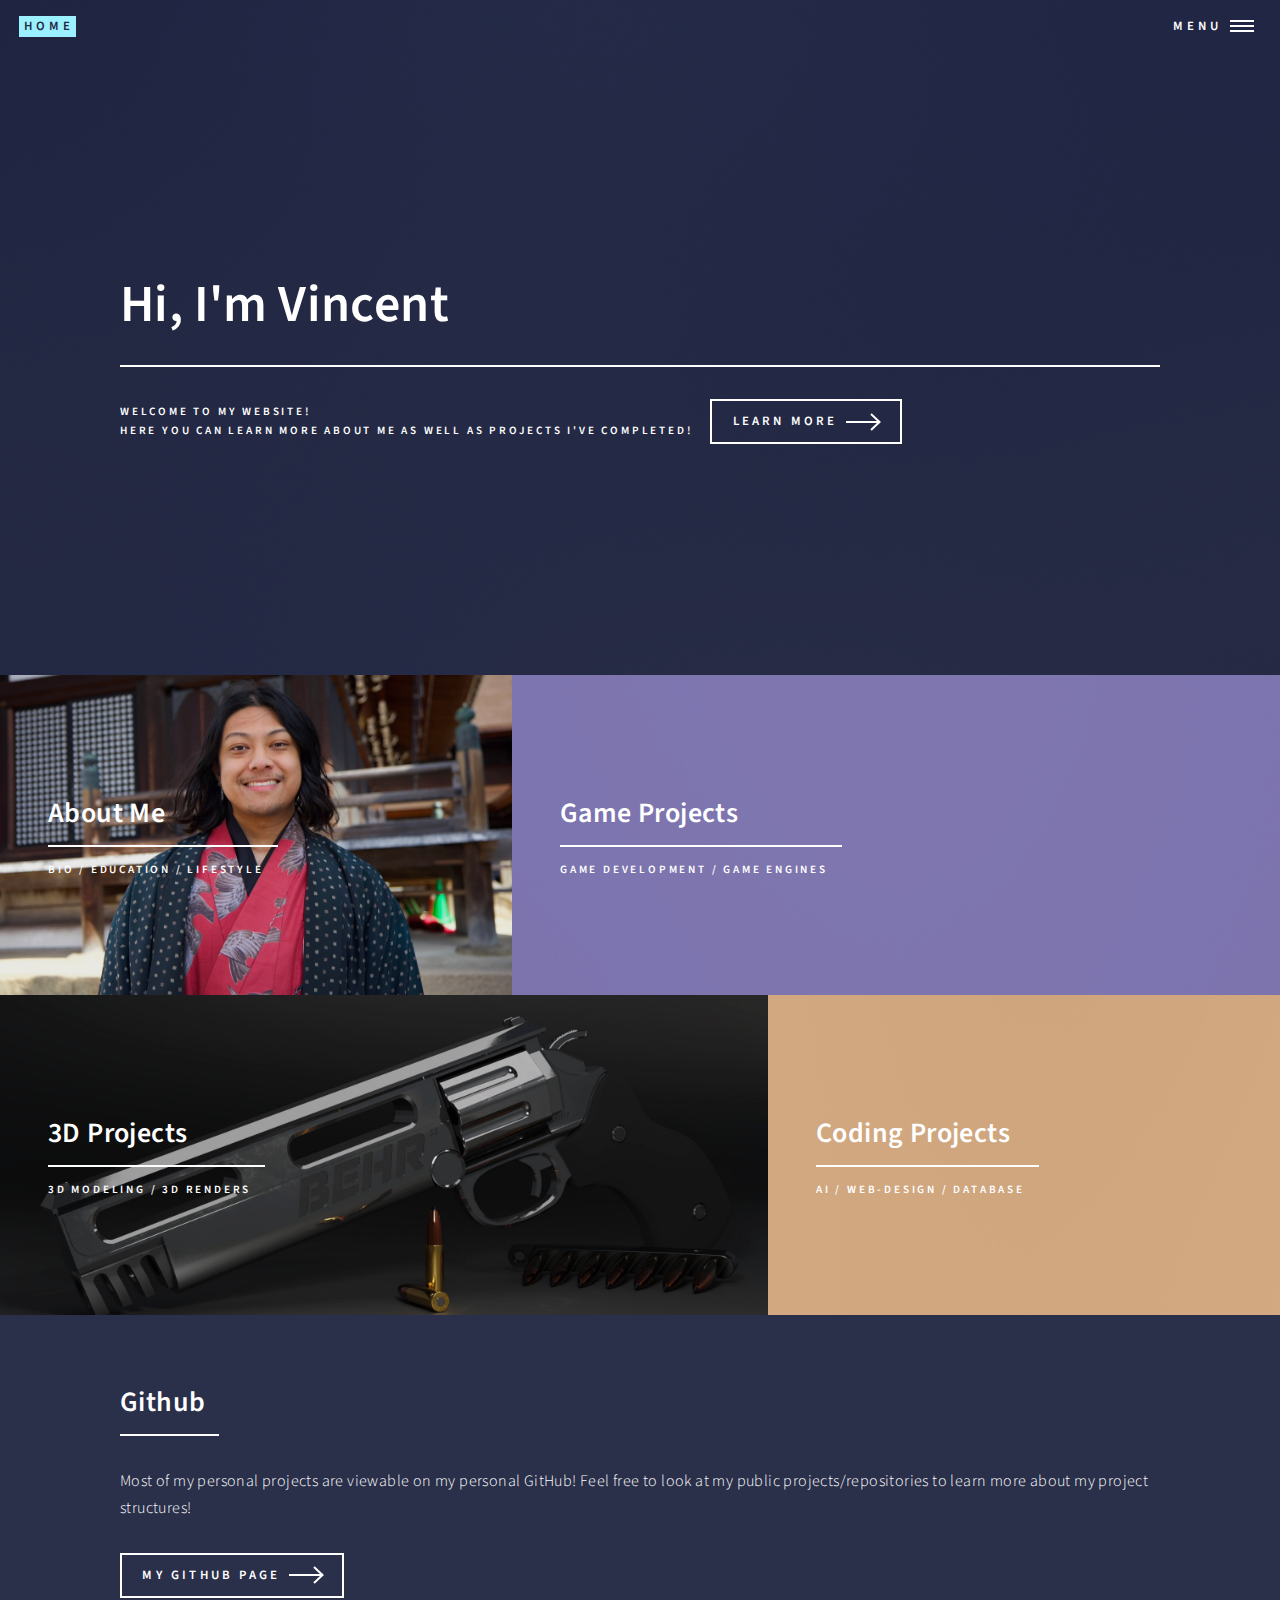
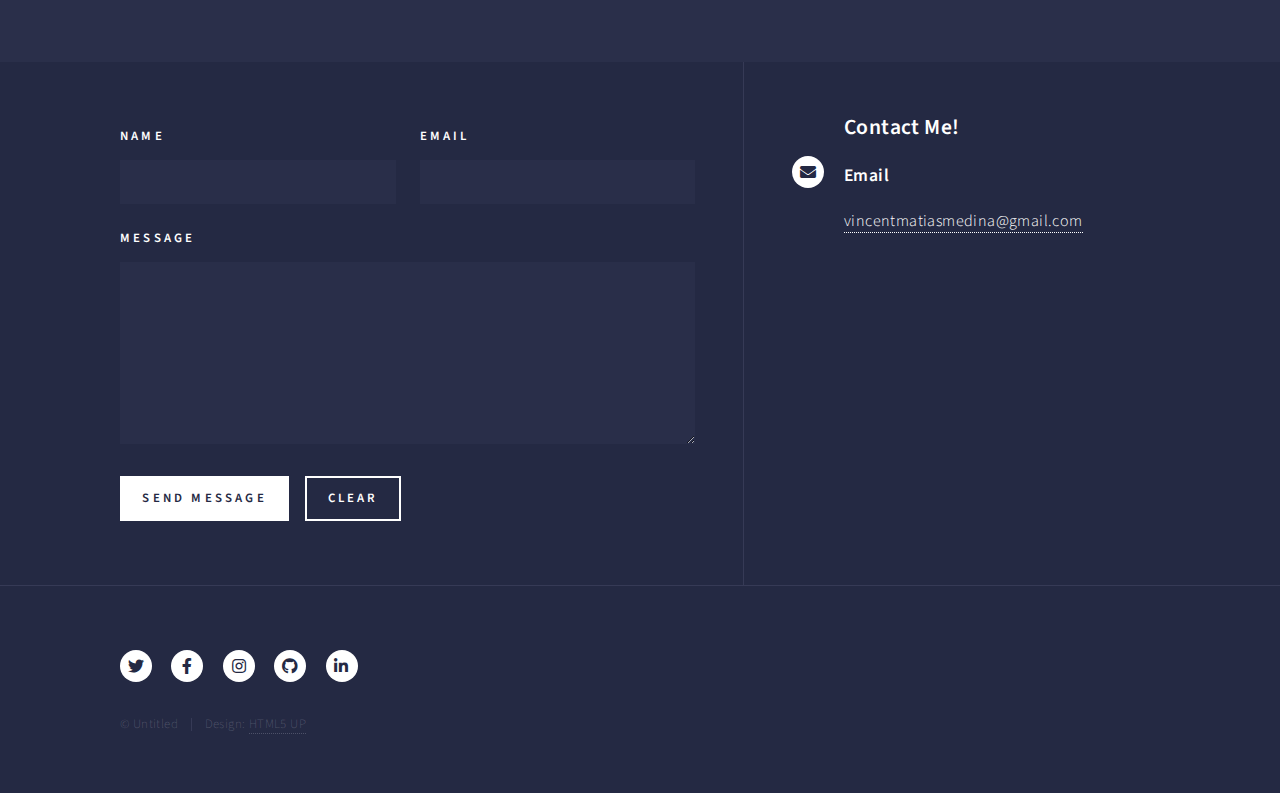
==== commit 4b2ab96f: "modified homepage" ====
--- a/html5up-forty/index.html
+++ b/html5up-forty/index.html
@@ -62,11 +62,11 @@
 							<section id="one" class="tiles">
 								<article>
 									<span class="image">
-										<img src="images/pic01.jpg" alt="" />
+										<img src="images/selfie01.PNG" alt="" />
 									</span>
 									<header class="major">
 										<h3><a href="landing.html" class="link">About Me</a></h3>
-										<p>Ipsum dolor sit amet</p>
+										<p>Bio / Education / Lifestyle</p>
 									</header>
 								</article>
 								<article>
@@ -75,16 +75,16 @@
 									</span>
 									<header class="major">
 										<h3><a href="landing.html" class="link">Game Projects</a></h3>
-										<p>feugiat amet tempus</p>
-									</header>
-								</article>
-								<article>
-									<span class="image">
-										<img src="images/pic03.jpg" alt="" />
+										<p>Game Development / Game Engines</p>
+									</header>
+								</article>
+								<article>
+									<span class="image">
+										<img src="images/revolverRender.jpg" alt="" />
 									</span>
 									<header class="major">
 										<h3><a href="landing.html" class="link">3D Projects</a></h3>
-										<p>Lorem etiam nullam</p>
+										<p>3D Modeling / 3D Renders</p>
 									</header>
 								</article>
 								<article>
@@ -93,7 +93,7 @@
 									</span>
 									<header class="major">
 										<h3><a href="landing.html" class="link">Coding Projects</a></h3>
-										<p>Nisl sed aliquam</p>
+										<p>AI / Web-Design / Database</p>
 									</header>
 								</article>
 								<!--
@@ -122,11 +122,12 @@
 							<section id="two">
 								<div class="inner">
 									<header class="major">
-										<h2>Massa libero</h2>
-									</header>
-									<p>Nullam et orci eu lorem consequat tincidunt vivamus et sagittis libero. Mauris aliquet magna magna sed nunc rhoncus pharetra. Pellentesque condimentum sem. In efficitur ligula tate urna. Maecenas laoreet massa vel lacinia pellentesque lorem ipsum dolor. Nullam et orci eu lorem consequat tincidunt. Vivamus et sagittis libero. Mauris aliquet magna magna sed nunc rhoncus amet pharetra et feugiat tempus.</p>
+										<h2>Github</h2>
+									</header>
+									<p> Most of my personal projects are viewable on my personal GitHub! Feel free to look
+									at my public projects/repositories to learn more about my project structures!</p>
 									<ul class="actions">
-										<li><a href="landing.html" class="button next">Get Started</a></li>
+										<li><a href="https://github.com/chonnydesu" class="button next">My GitHub Page</a></li>
 									</ul>
 								</div>
 							</section>
--- a/html5up-forty/assets/css/main.css
+++ b/html5up-forty/assets/css/main.css
@@ -2799,7 +2799,7 @@
 			}
 
 			.tiles article:after {
-				background-color: rgba(36, 41, 67, 0.25);
+				background-color: rgba(31, 29, 30, 0.65);
 				content: '';
 				display: block;
 				height: 100%;
@@ -2831,7 +2831,10 @@
 			}
 
 			.tiles article:nth-child(6n - 5):before {
-				background-color: #6fc3df;
+				background-image: url('../../images/selfie01.PNG');
+    			background-size: cover; /* Ensures the image covers the element */
+    			background-position: center; /* Centers the image */
+    			background-repeat: no-repeat; /* Prevents the image from repeating */
 			}
 
 			.tiles article:nth-child(6n - 4):before {
@@ -2839,7 +2842,10 @@
 			}
 
 			.tiles article:nth-child(6n - 3):before {
-				background-color: #ec8d81;
+				background-image: url('../../images/revolverRender.jpg');
+    			background-size: cover; /* Ensures the image covers the element */
+    			background-position: center; /* Centers the image */
+    			background-repeat: no-repeat; /* Prevents the image from repeating */
 			}
 
 			.tiles article:nth-child(6n - 2):before {
@@ -2847,7 +2853,10 @@
 			}
 
 			.tiles article:nth-child(6n - 1):before {
-				background-color: #8ea9e8;
+				background-image: url('../../images/revolverRender.jpg');
+    			background-size: cover; /* Ensures the image covers the element */
+    			background-position: center; /* Centers the image */
+    			background-repeat: no-repeat; /* Prevents the image from repeating */
 			}
 
 			.tiles article:nth-child(6n):before {
@@ -3400,8 +3409,8 @@
 		cursor: default;
 		height: 60vh;
 		margin-bottom: -3.25em;
-		max-height: 32em;
-		min-height: 22em;
+		max-height: 26em;
+		min-height: 16em;
 		position: relative;
 		top: -3.25em;
 	}
@@ -3501,7 +3510,10 @@
 		}
 
 		#banner.style2:after {
-			background-color: #8d82c4;
+    		background-image: url('../../images/revolverRender.jpg');
+    		background-size: cover; /* Ensures the image covers the element */
+    		background-position: center; /* Centers the image */
+    		background-repeat: no-repeat; /* Prevents the image from repeating */
 		}
 
 		#banner.style3:after {
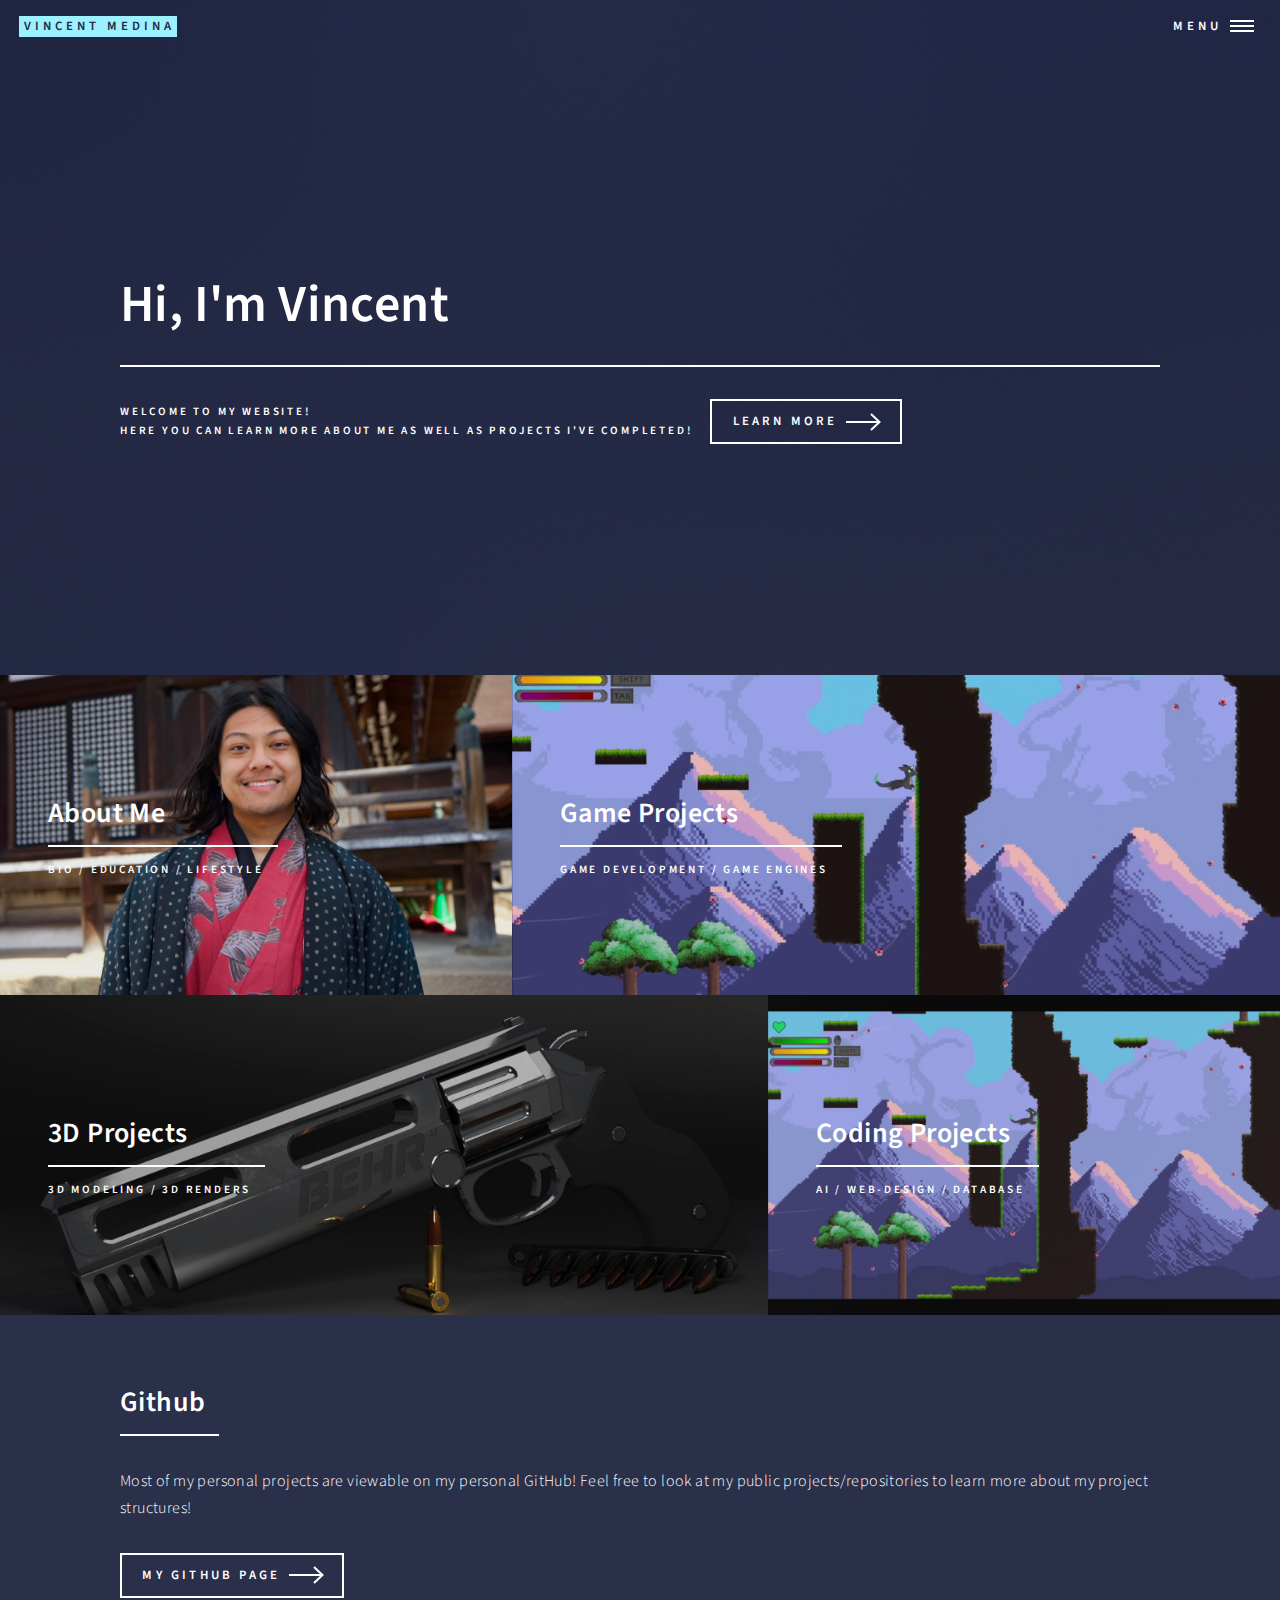
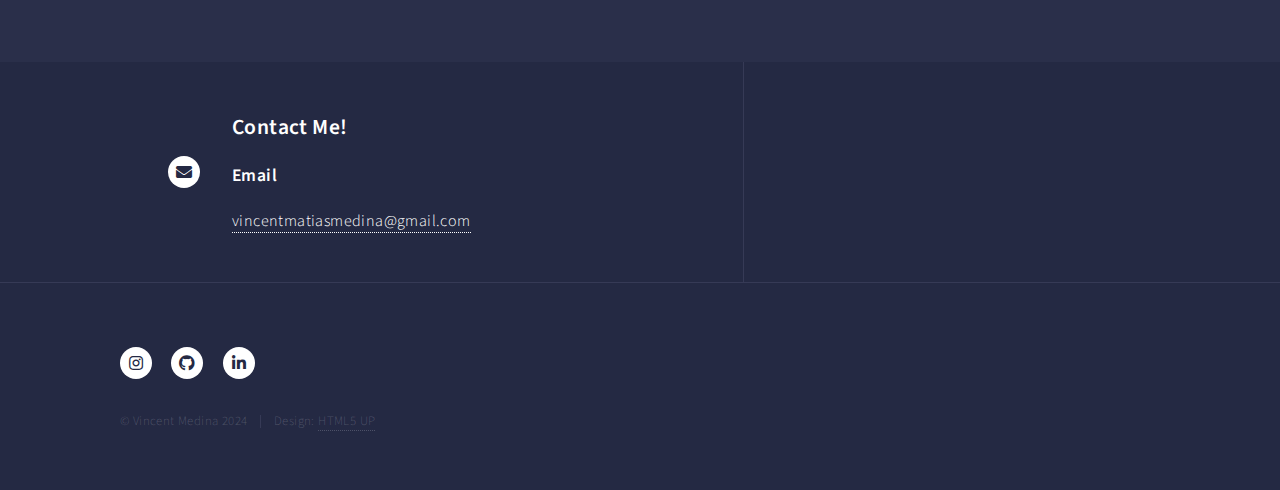
==== commit d9f5ddd4: "modified homepage" ====
--- a/html5up-forty/index.html
+++ b/html5up-forty/index.html
@@ -19,7 +19,7 @@
 
 				<!-- Header -->
 					<header id="header" class="alt">
-						<a href="index.html" class="logo"><strong>Home</strong> </a>
+						<a href="index.html" class="logo"><strong>Vincent Medina</strong> </a>
 						<nav>
 							<a href="#menu">Menu</a>
 						</nav>
@@ -28,15 +28,16 @@
 				<!-- Menu -->
 					<nav id="menu">
 						<ul class="links">
-							<li><a href="index.html">Home</a></li>
-							<li><a href="landing.html">Landing</a></li>
-							<li><a href="generic.html">Generic</a></li>
-							<li><a href="elements.html">Elements</a></li>
+							<li><a href="index.html">About Me</a></li>
+							<li><a href="landing.html">Game Projects</a></li>
+							<li><a href="generic.html">3d Projects</a></li>
+							<li><a href="elements.html">Coding Projects</a></li>
 						</ul>
+						<!--
 						<ul class="actions stacked">
 							<li><a href="#" class="button primary fit">Get Started</a></li>
 							<li><a href="#" class="button fit">Log In</a></li>
-						</ul>
+						</ul> -->
 					</nav>
 
 				<!-- Banner -->
@@ -71,7 +72,7 @@
 								</article>
 								<article>
 									<span class="image">
-										<img src="images/pic02.jpg" alt="" />
+										<img src="images/kaida01.png" alt="" />
 									</span>
 									<header class="major">
 										<h3><a href="landing.html" class="link">Game Projects</a></h3>
@@ -127,7 +128,7 @@
 									<p> Most of my personal projects are viewable on my personal GitHub! Feel free to look
 									at my public projects/repositories to learn more about my project structures!</p>
 									<ul class="actions">
-										<li><a href="https://github.com/chonnydesu" class="button next">My GitHub Page</a></li>
+										<li><a href="https://github.com/chonnydesu" class="button next" target="_blank">My GitHub Page</a></li>
 									</ul>
 								</div>
 							</section>
@@ -137,6 +138,7 @@
 				<!-- Contact -->
 					<section id="contact">
 						<div class="inner">
+							<!--
 							<section>
 								<form method="post" action="#">
 									<div class="fields">
@@ -159,6 +161,7 @@
 									</ul>
 								</form>
 							</section>
+							-->
 							<section class="split">
 								<!--
 								<section>
@@ -210,14 +213,16 @@
 					<footer id="footer">
 						<div class="inner">
 							<ul class="icons">
-								<li><a href="#" class="icon brands alt fa-twitter"><span class="label">Twitter</span></a></li>
-								<li><a href="#" class="icon brands alt fa-facebook-f"><span class="label">Facebook</span></a></li>
-								<li><a href="#" class="icon brands alt fa-instagram"><span class="label">Instagram</span></a></li>
-								<li><a href="#" class="icon brands alt fa-github"><span class="label">GitHub</span></a></li>
-								<li><a href="#" class="icon brands alt fa-linkedin-in"><span class="label">LinkedIn</span></a></li>
+								<!--
+								<li><a href="#" class="icon brands alt fa-twitter" target="_blank"><span class="label">Twitter</span></a></li>
+								<li><a href="#" class="icon brands alt fa-facebook-f" target="_blank"><span class="label">Facebook</span></a></li>
+								-->
+								<li><a href="https://instagram.com/vincentmediina" class="icon brands alt fa-instagram" target="_blank"><span class="label">Instagram</span></a></li>
+								<li><a href="https://github.com/chonnydesu" class="icon brands alt fa-github" target="_blank"><span class="label">GitHub</span></a></li>
+								<li><a href="https://www.linkedin.com/in/vincent-medina-150761284/" class="icon brands alt fa-linkedin-in" target="_blank"><span class="label">LinkedIn</span></a></li>
 							</ul>
 							<ul class="copyright">
-								<li>&copy; Untitled</li><li>Design: <a href="https://html5up.net">HTML5 UP</a></li>
+								<li>&copy; Vincent Medina 2024</li><li>Design: <a href="https://html5up.net">HTML5 UP</a></li>
 							</ul>
 						</div>
 					</footer>
--- a/html5up-forty/assets/css/main.css
+++ b/html5up-forty/assets/css/main.css
@@ -2838,7 +2838,10 @@
 			}
 
 			.tiles article:nth-child(6n - 4):before {
-				background-color: #8d82c4;
+				background-image: url('../../images/kaida01.png');
+    			background-size: cover; /* Ensures the image covers the element */
+    			background-position: center; /* Centers the image */
+    			background-repeat: no-repeat; /* Prevents the image from repeating */
 			}
 
 			.tiles article:nth-child(6n - 3):before {
@@ -2849,7 +2852,10 @@
 			}
 
 			.tiles article:nth-child(6n - 2):before {
-				background-color: #e7b788;
+				background-image: url('../../images/kaida01.png');
+    			background-size: cover; /* Ensures the image covers the element */
+    			background-position: center; /* Centers the image */
+    			background-repeat: no-repeat; /* Prevents the image from repeating */
 			}
 
 			.tiles article:nth-child(6n - 1):before {
@@ -2918,7 +2924,7 @@
 
 	.contact-method {
 		margin: 0 0 2em 0;
-		padding-left: 3.25em;
+		padding-left: 4em;
 		position: relative;
 	}
 
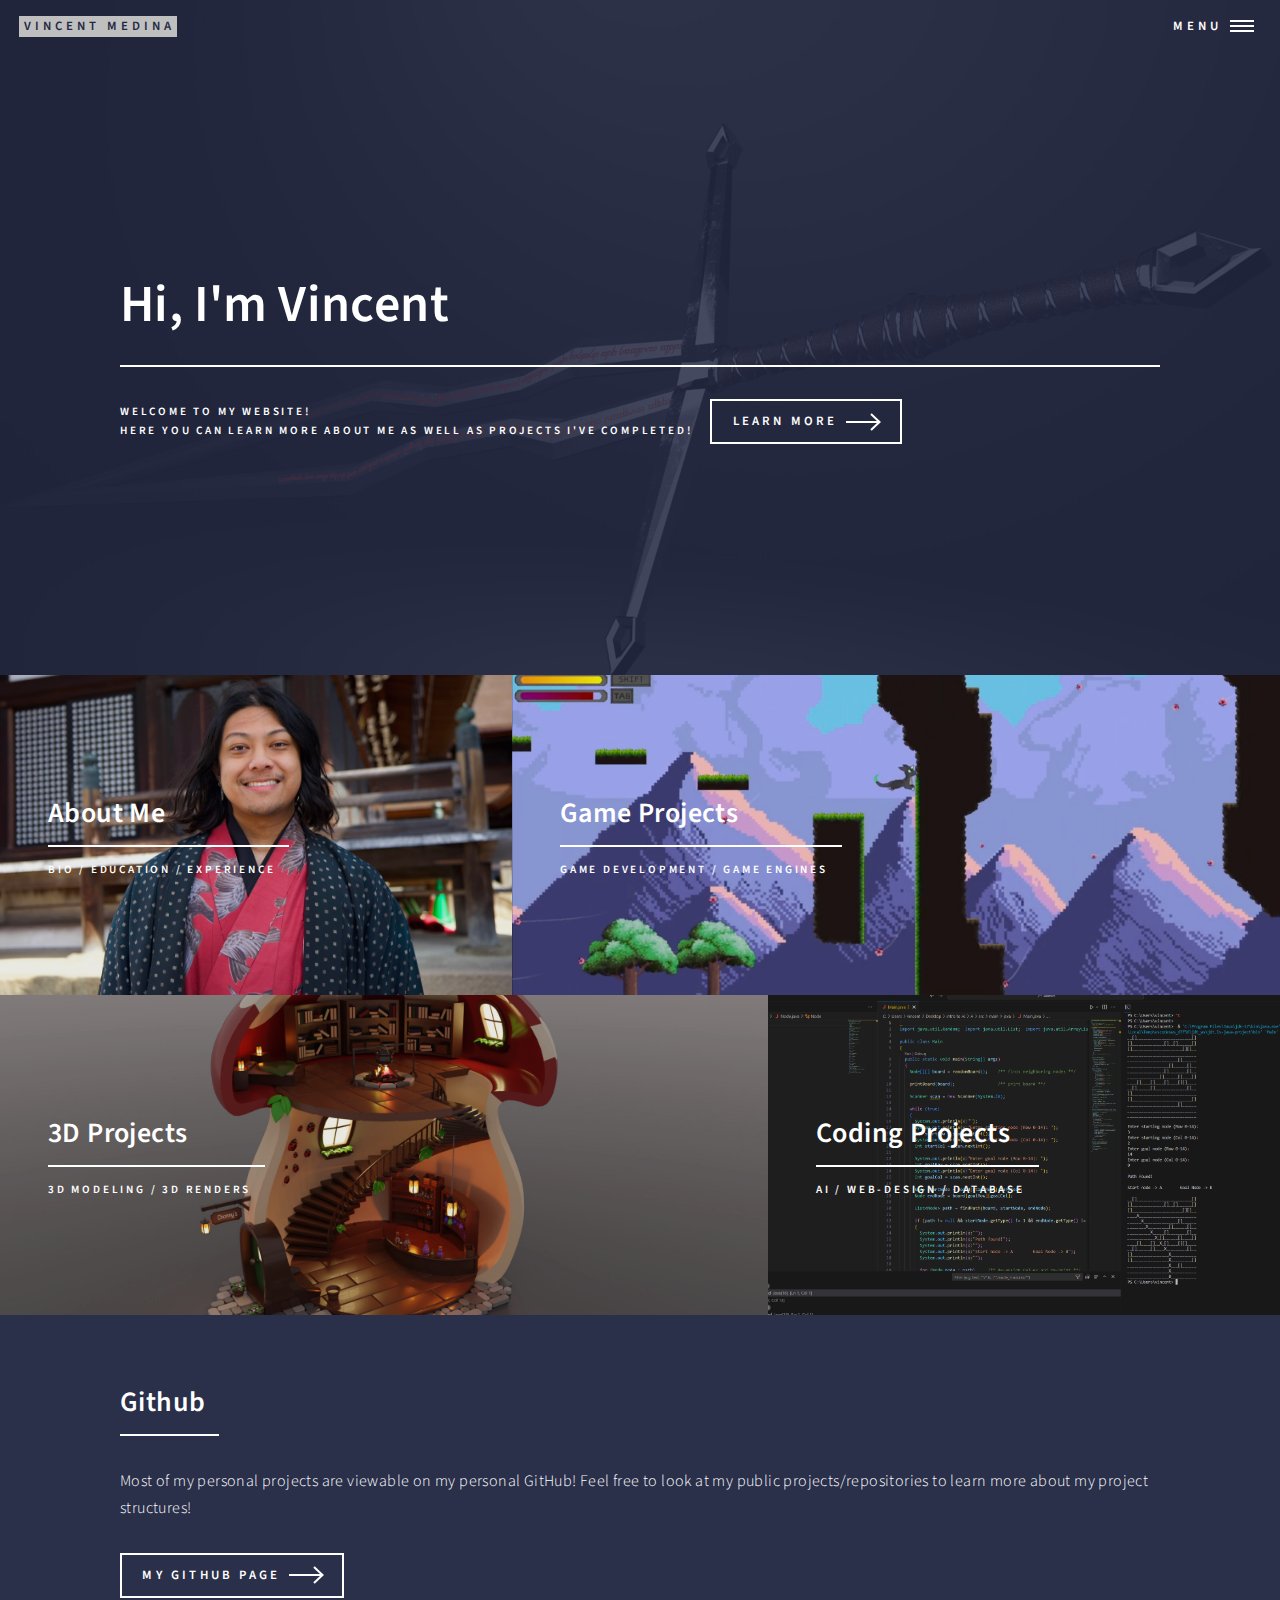
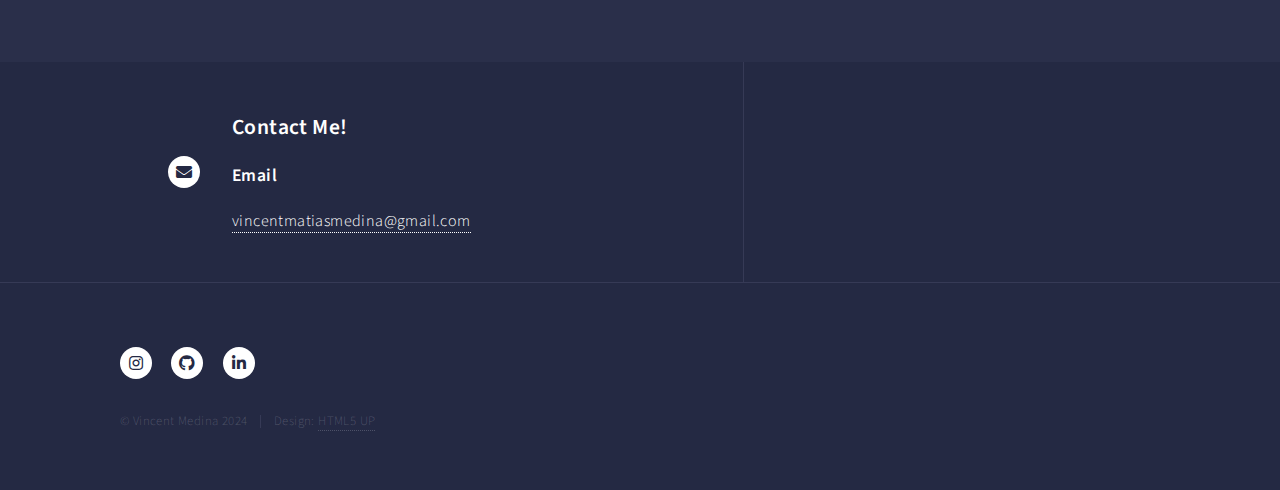
==== commit 2db192f7: "New feature - new discoverable pages" ====
--- a/html5up-forty/index.html
+++ b/html5up-forty/index.html
@@ -30,7 +30,7 @@
 						<ul class="links">
 							<li><a href="index.html">About Me</a></li>
 							<li><a href="landing.html">Game Projects</a></li>
-							<li><a href="generic.html">3d Projects</a></li>
+							<li><a href="modeling.html">3d Projects</a></li>
 							<li><a href="elements.html">Coding Projects</a></li>
 						</ul>
 						<!--
@@ -42,6 +42,9 @@
 
 				<!-- Banner -->
 					<section id="banner" class="major">
+						<span class="image">
+							<img src="images/swordRender.jpg" alt="" />
+						</span>
 						<div class="inner">
 							<header class="major">
 								<h1>Hi, I'm Vincent </h1>
@@ -67,7 +70,7 @@
 									</span>
 									<header class="major">
 										<h3><a href="landing.html" class="link">About Me</a></h3>
-										<p>Bio / Education / Lifestyle</p>
+										<p>Bio / Education / Experience</p>
 									</header>
 								</article>
 								<article>
@@ -81,16 +84,16 @@
 								</article>
 								<article>
 									<span class="image">
-										<img src="images/revolverRender.jpg" alt="" />
-									</span>
-									<header class="major">
-										<h3><a href="landing.html" class="link">3D Projects</a></h3>
+										<img src="images/mushroomRender.jpg" alt="" />
+									</span>
+									<header class="major">
+										<h3><a href="modeling.html" class="link">3D Projects</a></h3>
 										<p>3D Modeling / 3D Renders</p>
 									</header>
 								</article>
 								<article>
 									<span class="image">
-										<img src="images/pic04.jpg" alt="" />
+										<img src="images/Astar.PNG" alt="" />
 									</span>
 									<header class="major">
 										<h3><a href="landing.html" class="link">Coding Projects</a></h3>
@@ -121,6 +124,7 @@
 
 						<!-- Two -->
 							<section id="two">
+
 								<div class="inner">
 									<header class="major">
 										<h2>Github</h2>
--- a/html5up-forty/assets/css/main.css
+++ b/html5up-forty/assets/css/main.css
@@ -2845,14 +2845,14 @@
 			}
 
 			.tiles article:nth-child(6n - 3):before {
-				background-image: url('../../images/revolverRender.jpg');
+				background-image: url('../../images/mushroomRender.jpg');
     			background-size: cover; /* Ensures the image covers the element */
     			background-position: center; /* Centers the image */
     			background-repeat: no-repeat; /* Prevents the image from repeating */
 			}
 
 			.tiles article:nth-child(6n - 2):before {
-				background-image: url('../../images/kaida01.png');
+				background-image: url('../../images/Astar.PNG');
     			background-size: cover; /* Ensures the image covers the element */
     			background-position: center; /* Centers the image */
     			background-repeat: no-repeat; /* Prevents the image from repeating */
@@ -2940,7 +2940,7 @@
 			margin: 0 0 0.5em 0;
 		}
 
-/* Spotlights */
+/* Spotlights (pictures and desc) */
 
 	.spotlights {
 		border-top: 0 !important;
@@ -2959,7 +2959,7 @@
 			-webkit-flex-direction: row;
 			-ms-flex-direction: row;
 			flex-direction: row;
-			background-color: #2e3450;
+			background-color: #2a2f4a;
 		}
 
 			.spotlights > section > .image {
@@ -2968,13 +2968,15 @@
 				border-radius: 0;
 				display: block;
 				position: relative;
-				width: 30%;
+				width: 70%;
 			}
 
 				.spotlights > section > .image img {
 					border-radius: 0;
 					display: block;
 					width: 100%;
+					height: 100%;
+					object-fit: cover;
 				}
 
 				.spotlights > section > .image:before {
@@ -3007,7 +3009,7 @@
 				-ms-align-items: center;
 				align-items: center;
 				padding: 2em 3em 0.1em 3em ;
-				width: 70%;
+				width: 30%;
 			}
 
 				.spotlights > section > .content > .inner {
@@ -3174,11 +3176,11 @@
 			}
 
 			#header .logo:hover strong {
-				background-color: #9bf1ff;
+				background-color: #bfbfbf;
 			}
 
 			#header .logo:active strong {
-				background-color: #53e3fb;
+				background-color: #a6a6a6;
 			}
 
 		#header nav {
@@ -3516,7 +3518,7 @@
 		}
 
 		#banner.style2:after {
-    		background-image: url('../../images/revolverRender.jpg');
+    		background-image: url('../../images/ak12.PNG');
     		background-size: cover; /* Ensures the image covers the element */
     		background-position: center; /* Centers the image */
     		background-repeat: no-repeat; /* Prevents the image from repeating */
@@ -3822,7 +3824,7 @@
 		-ms-justify-content: center;
 		justify-content: center;
 		pointer-events: none;
-		background: rgba(36, 41, 67, 0.9);
+		background: rgba(60,60,60, 0.9);
 		box-shadow: none;
 		height: 100%;
 		left: 0;
